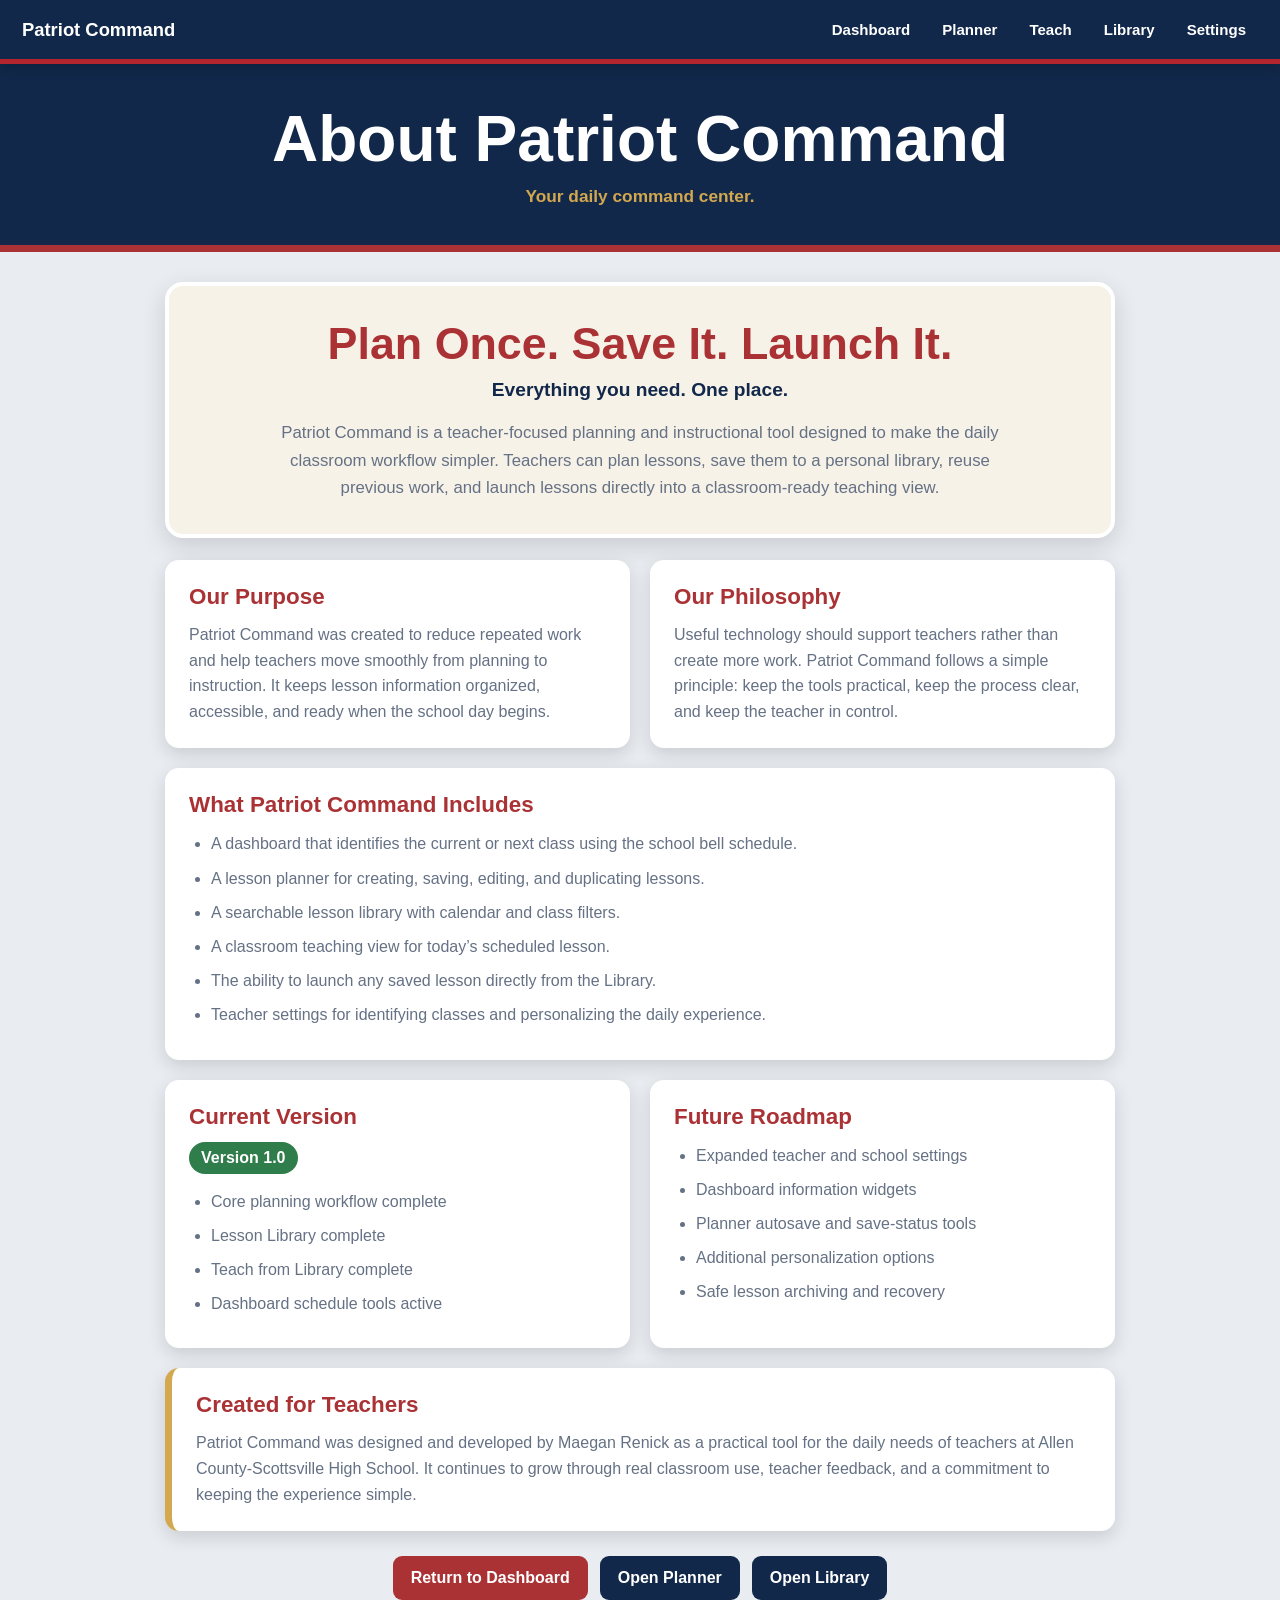
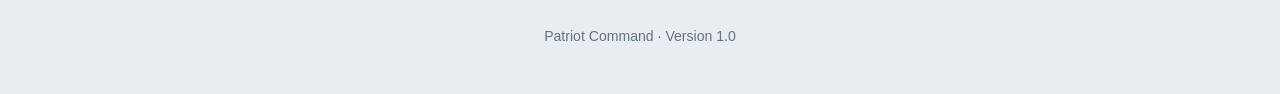
==== about.html @ e82af5f4 "Add About Patriot Command page" ====
<!DOCTYPE html>
<html lang="en">
<head>
  <meta charset="UTF-8">

  <meta
    name="viewport"
    content="width=device-width, initial-scale=1.0"
  >

  <title>About | Patriot Command</title>

  <style>
    :root {
      --navy: #11284a;
      --red: #aa3235;
      --gold: #d3a84f;
      --white: #ffffff;
      --cream: #f7f2e8;
      --gray: #657184;
      --border: #d7dce3;
      --background: #e9edf2;
      --green: #2f7d4a;
      --shadow: rgba(0, 0, 0, 0.14);
    }

    * {
      box-sizing: border-box;
    }

    body {
      margin: 0;
      min-height: 100vh;
      font-family: Arial, Helvetica, sans-serif;
      color: var(--navy);
      background: var(--background);
    }

    .about-header {
      padding: 38px 24px;
      color: var(--white);
      text-align: center;
      background: var(--navy);
      border-bottom: 7px solid var(--red);
    }

    .about-header h1 {
      margin: 0;
      font-size: clamp(2.2rem, 6vw, 4rem);
    }

    .about-header p {
      margin: 10px 0 0;
      color: var(--gold);
      font-size: 1.08rem;
      font-weight: bold;
    }

    main {
      width: min(950px, 94%);
      margin: 30px auto 50px;
    }

    .about-hero {
      margin-bottom: 22px;
      padding: 32px;
      text-align: center;
      background: var(--cream);
      border: 4px solid var(--white);
      border-radius: 18px;
      box-shadow: 0 8px 24px var(--shadow);
    }

    .about-hero h2 {
      margin: 0;
      color: var(--red);
      font-size: clamp(1.8rem, 5vw, 2.8rem);
    }

    .about-tagline {
      margin: 10px 0 18px;
      color: var(--navy);
      font-size: 1.2rem;
      font-weight: bold;
    }

    .about-description {
      max-width: 720px;
      margin: 0 auto;
      color: var(--gray);
      font-size: 1.05rem;
      line-height: 1.65;
    }

    .about-grid {
      display: grid;
      grid-template-columns: repeat(
        2,
        minmax(0, 1fr)
      );
      gap: 20px;
    }

    .about-card {
      padding: 24px;
      background: var(--white);
      border-radius: 14px;
      box-shadow: 0 6px 18px var(--shadow);
    }

    .about-card.full-width {
      grid-column: 1 / -1;
    }

    .about-card h2 {
      margin: 0 0 12px;
      color: var(--red);
      font-size: 1.4rem;
    }

    .about-card p {
      margin: 0;
      color: var(--gray);
      line-height: 1.6;
    }

    .feature-list,
    .roadmap-list,
    .version-list {
      margin: 0;
      padding-left: 22px;
      color: var(--gray);
      line-height: 1.7;
    }

    .feature-list li,
    .roadmap-list li,
    .version-list li {
      margin-bottom: 7px;
    }

    .version-badge {
      display: inline-block;
      margin-bottom: 14px;
      padding: 7px 12px;
      color: var(--white);
      font-weight: bold;
      background: var(--green);
      border-radius: 999px;
    }

    .creator-card {
      border-left: 7px solid var(--gold);
    }

    .about-actions {
      display: flex;
      flex-wrap: wrap;
      justify-content: center;
      gap: 12px;
      margin-top: 25px;
    }

    .about-button {
      display: inline-block;
      padding: 13px 18px;
      color: var(--white);
      font-weight: bold;
      text-decoration: none;
      background: var(--navy);
      border-radius: 9px;
    }

    .about-button.primary {
      background: var(--red);
    }

    .about-button:hover {
      filter: brightness(1.08);
    }

    .about-footer-note {
      margin: 28px 0 0;
      color: var(--gray);
      font-size: 0.88rem;
      text-align: center;
    }

    @media (max-width: 720px) {
      .about-grid {
        grid-template-columns: 1fr;
      }

      .about-card.full-width {
        grid-column: auto;
      }

      .about-hero {
        padding: 25px 20px;
      }

      .about-actions {
        flex-direction: column;
      }

      .about-button {
        width: 100%;
        text-align: center;
      }
    }
  </style>
</head>

<body>
  <header class="about-header">
    <h1>About Patriot Command</h1>

    <p>
      Your daily command center.
    </p>
  </header>

  <main>
    <section class="about-hero">
      <h2>Plan Once. Save It. Launch It.</h2>

      <p class="about-tagline">
        Everything you need. One place.
      </p>

      <p class="about-description">
        Patriot Command is a teacher-focused planning and
        instructional tool designed to make the daily classroom
        workflow simpler. Teachers can plan lessons, save them
        to a personal library, reuse previous work, and launch
        lessons directly into a classroom-ready teaching view.
      </p>
    </section>

    <div class="about-grid">
      <section class="about-card">
        <h2>Our Purpose</h2>

        <p>
          Patriot Command was created to reduce repeated work
          and help teachers move smoothly from planning to
          instruction. It keeps lesson information organized,
          accessible, and ready when the school day begins.
        </p>
      </section>

      <section class="about-card">
        <h2>Our Philosophy</h2>

        <p>
          Useful technology should support teachers rather than
          create more work. Patriot Command follows a simple
          principle: keep the tools practical, keep the process
          clear, and keep the teacher in control.
        </p>
      </section>

      <section class="about-card full-width">
        <h2>What Patriot Command Includes</h2>

        <ul class="feature-list">
          <li>
            A dashboard that identifies the current or next
            class using the school bell schedule.
          </li>

          <li>
            A lesson planner for creating, saving, editing, and
            duplicating lessons.
          </li>

          <li>
            A searchable lesson library with calendar and class
            filters.
          </li>

          <li>
            A classroom teaching view for today’s scheduled
            lesson.
          </li>

          <li>
            The ability to launch any saved lesson directly
            from the Library.
          </li>

          <li>
            Teacher settings for identifying classes and
            personalizing the daily experience.
          </li>
        </ul>
      </section>

      <section class="about-card">
        <h2>Current Version</h2>

        <span class="version-badge">
          Version 1.0
        </span>

        <ul class="version-list">
          <li>Core planning workflow complete</li>
          <li>Lesson Library complete</li>
          <li>Teach from Library complete</li>
          <li>Dashboard schedule tools active</li>
        </ul>
      </section>

      <section class="about-card">
        <h2>Future Roadmap</h2>

        <ul class="roadmap-list">
          <li>Expanded teacher and school settings</li>
          <li>Dashboard information widgets</li>
          <li>Planner autosave and save-status tools</li>
          <li>Additional personalization options</li>
          <li>Safe lesson archiving and recovery</li>
        </ul>
      </section>

      <section class="about-card creator-card full-width">
        <h2>Created for Teachers</h2>

        <p>
          Patriot Command was designed and developed by
          Maegan Renick as a practical tool for the daily needs
          of teachers at Allen County-Scottsville High School.
          It continues to grow through real classroom use,
          teacher feedback, and a commitment to keeping the
          experience simple.
        </p>
      </section>
    </div>

    <div class="about-actions">
      <a
        class="about-button primary"
        href="index.html"
      >
        Return to Dashboard
      </a>

      <a
        class="about-button"
        href="planner.html"
      >
        Open Planner
      </a>

      <a
        class="about-button"
        href="library.html"
      >
        Open Library
      </a>
    </div>

    <p class="about-footer-note">
      Patriot Command · Version 1.0
    </p>
  </main>

  <script src="js/navigation.js"></script>
</body>
</html>
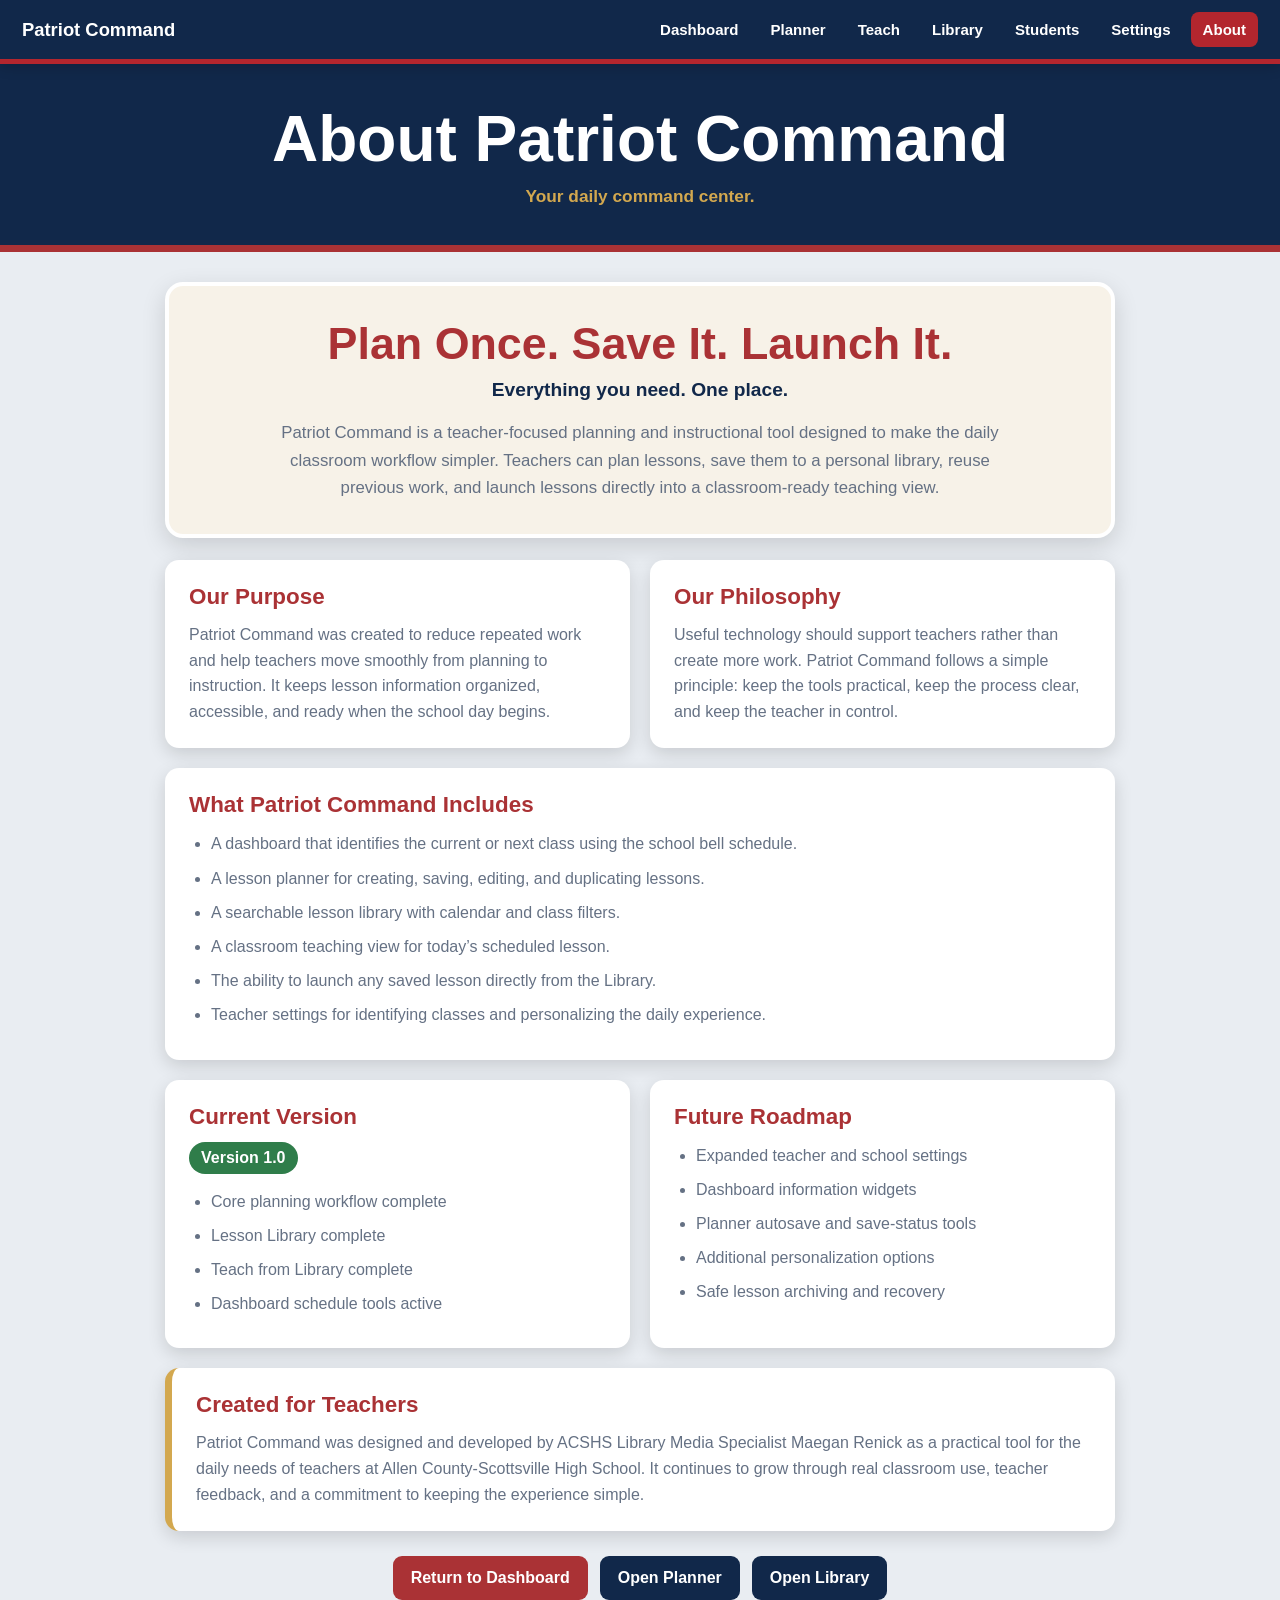
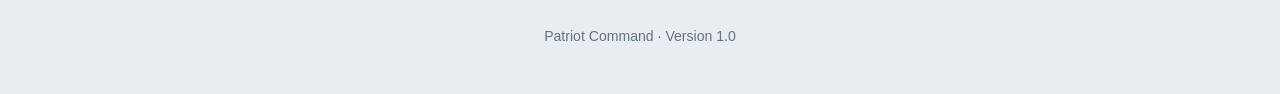
==== commit ef946127: "Added job title for MER" ====
--- a/about.html
+++ b/about.html
@@ -327,7 +327,7 @@
         <h2>Created for Teachers</h2>
 
         <p>
-          Patriot Command was designed and developed by
+          Patriot Command was designed and developed by ACSHS Library Media Specialist
           Maegan Renick as a practical tool for the daily needs
           of teachers at Allen County-Scottsville High School.
           It continues to grow through real classroom use,
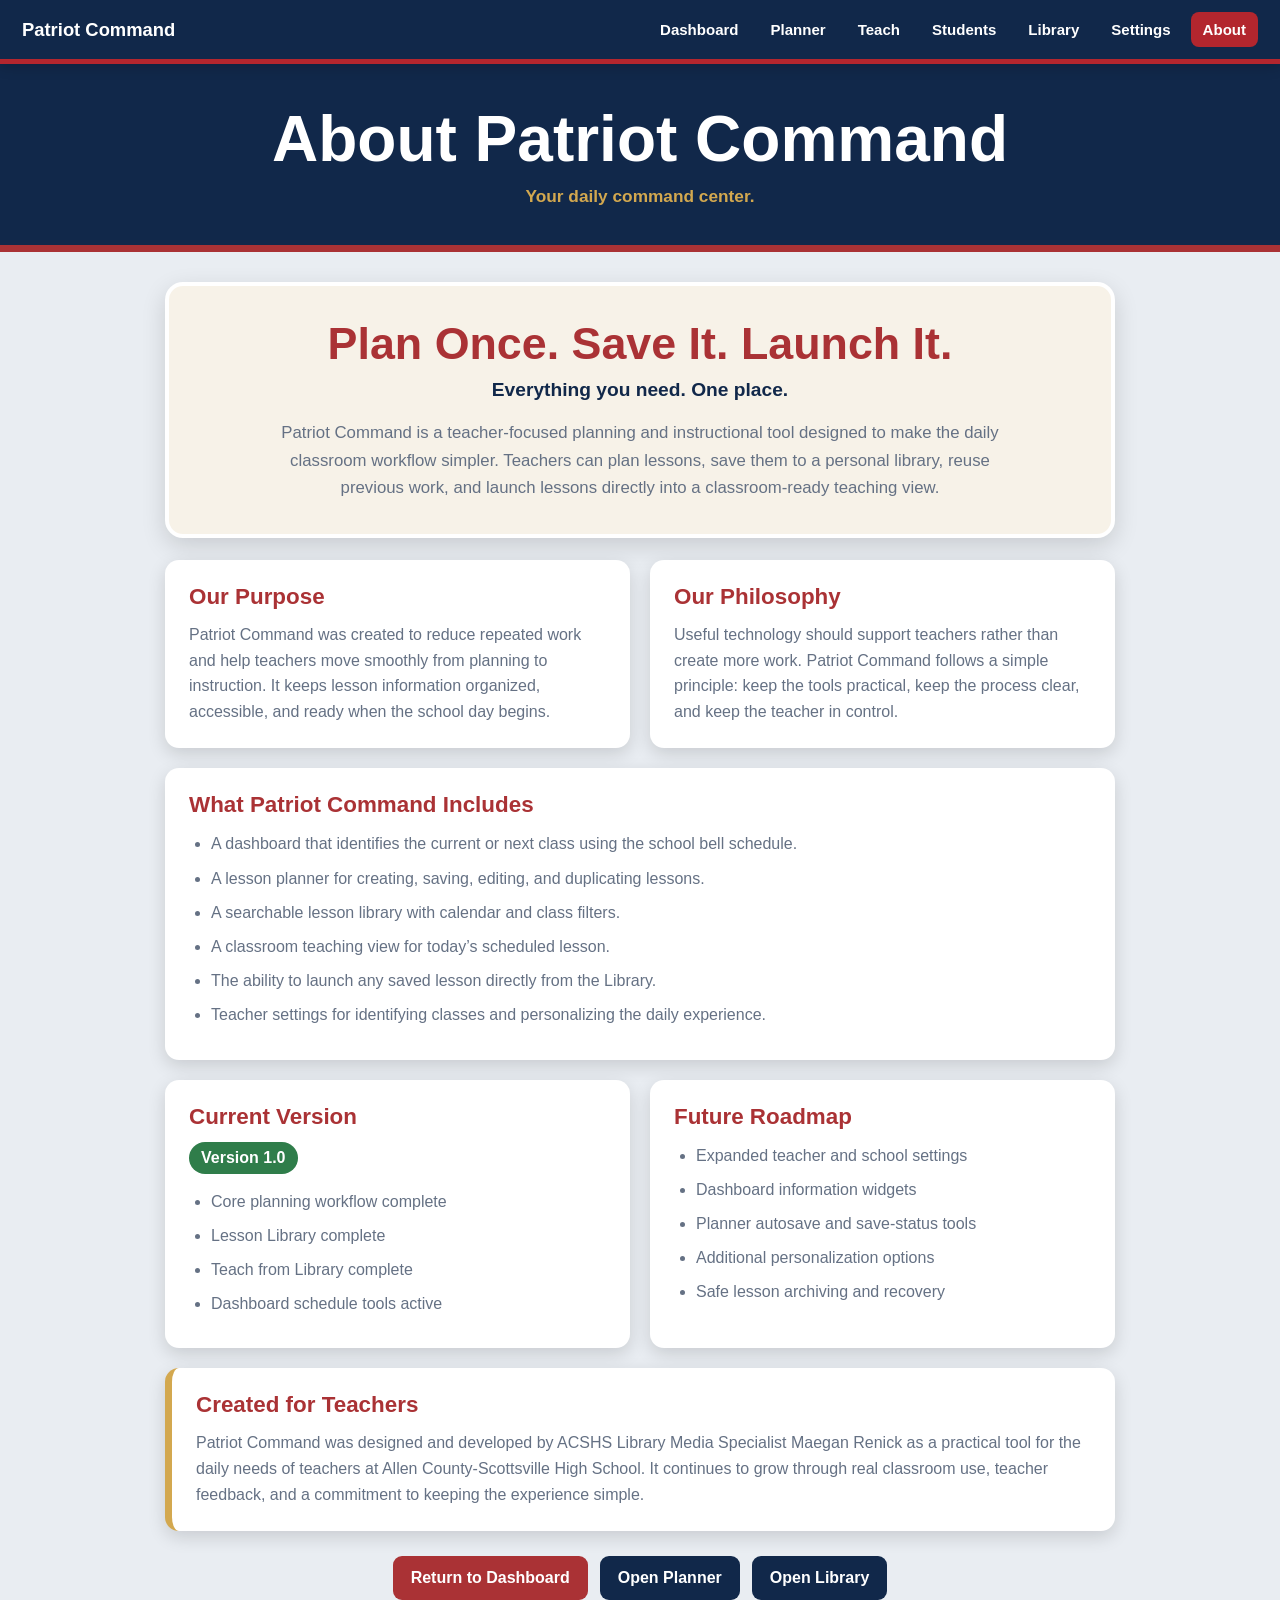
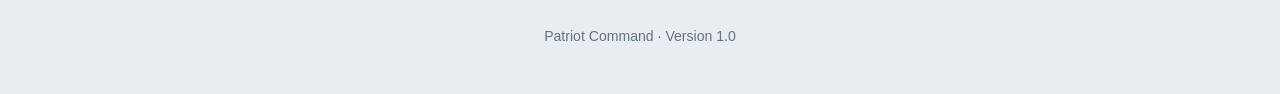
==== commit 91d059e2: "Update about.html" ====
--- a/about.html
+++ b/about.html
@@ -365,6 +365,6 @@
     </p>
   </main>
 
-  <script src="js/navigation.js"></script>
+<script src="js/navigation.js?v=2"></script>
 </body>
 </html>
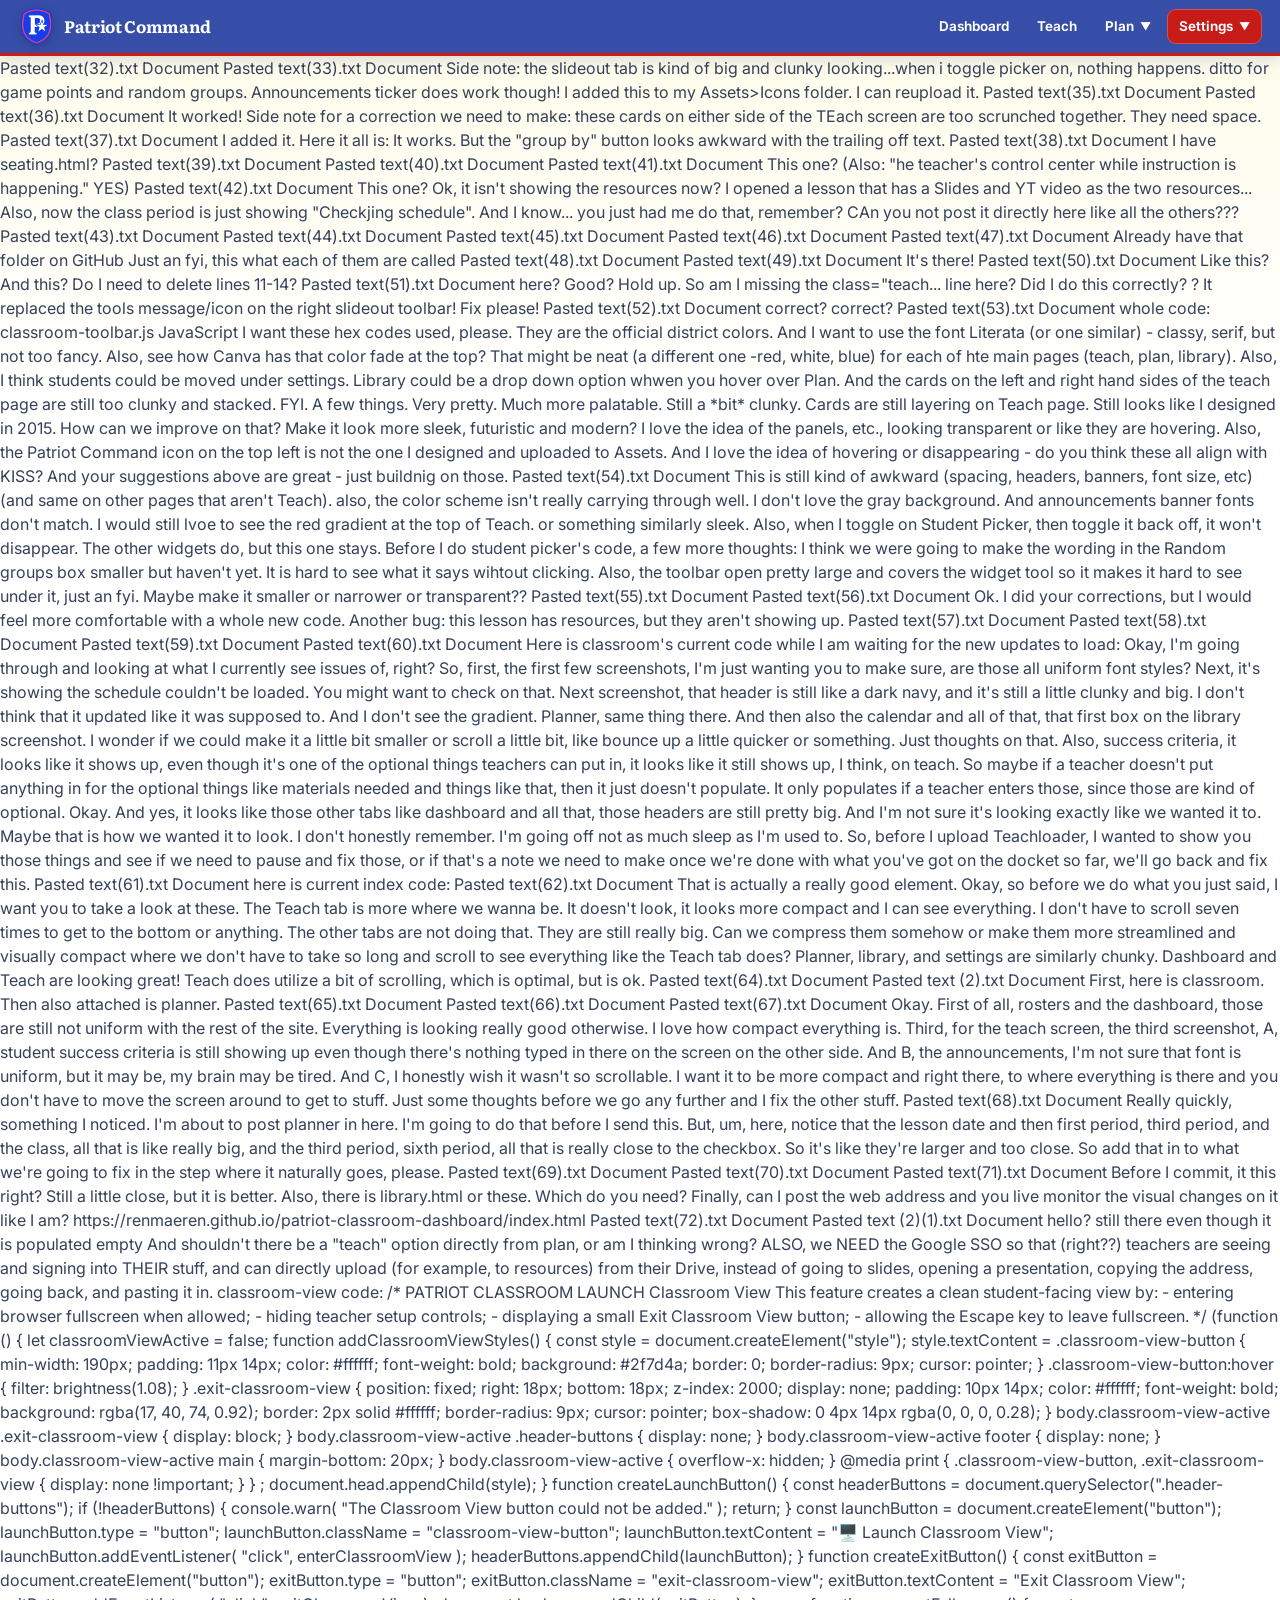
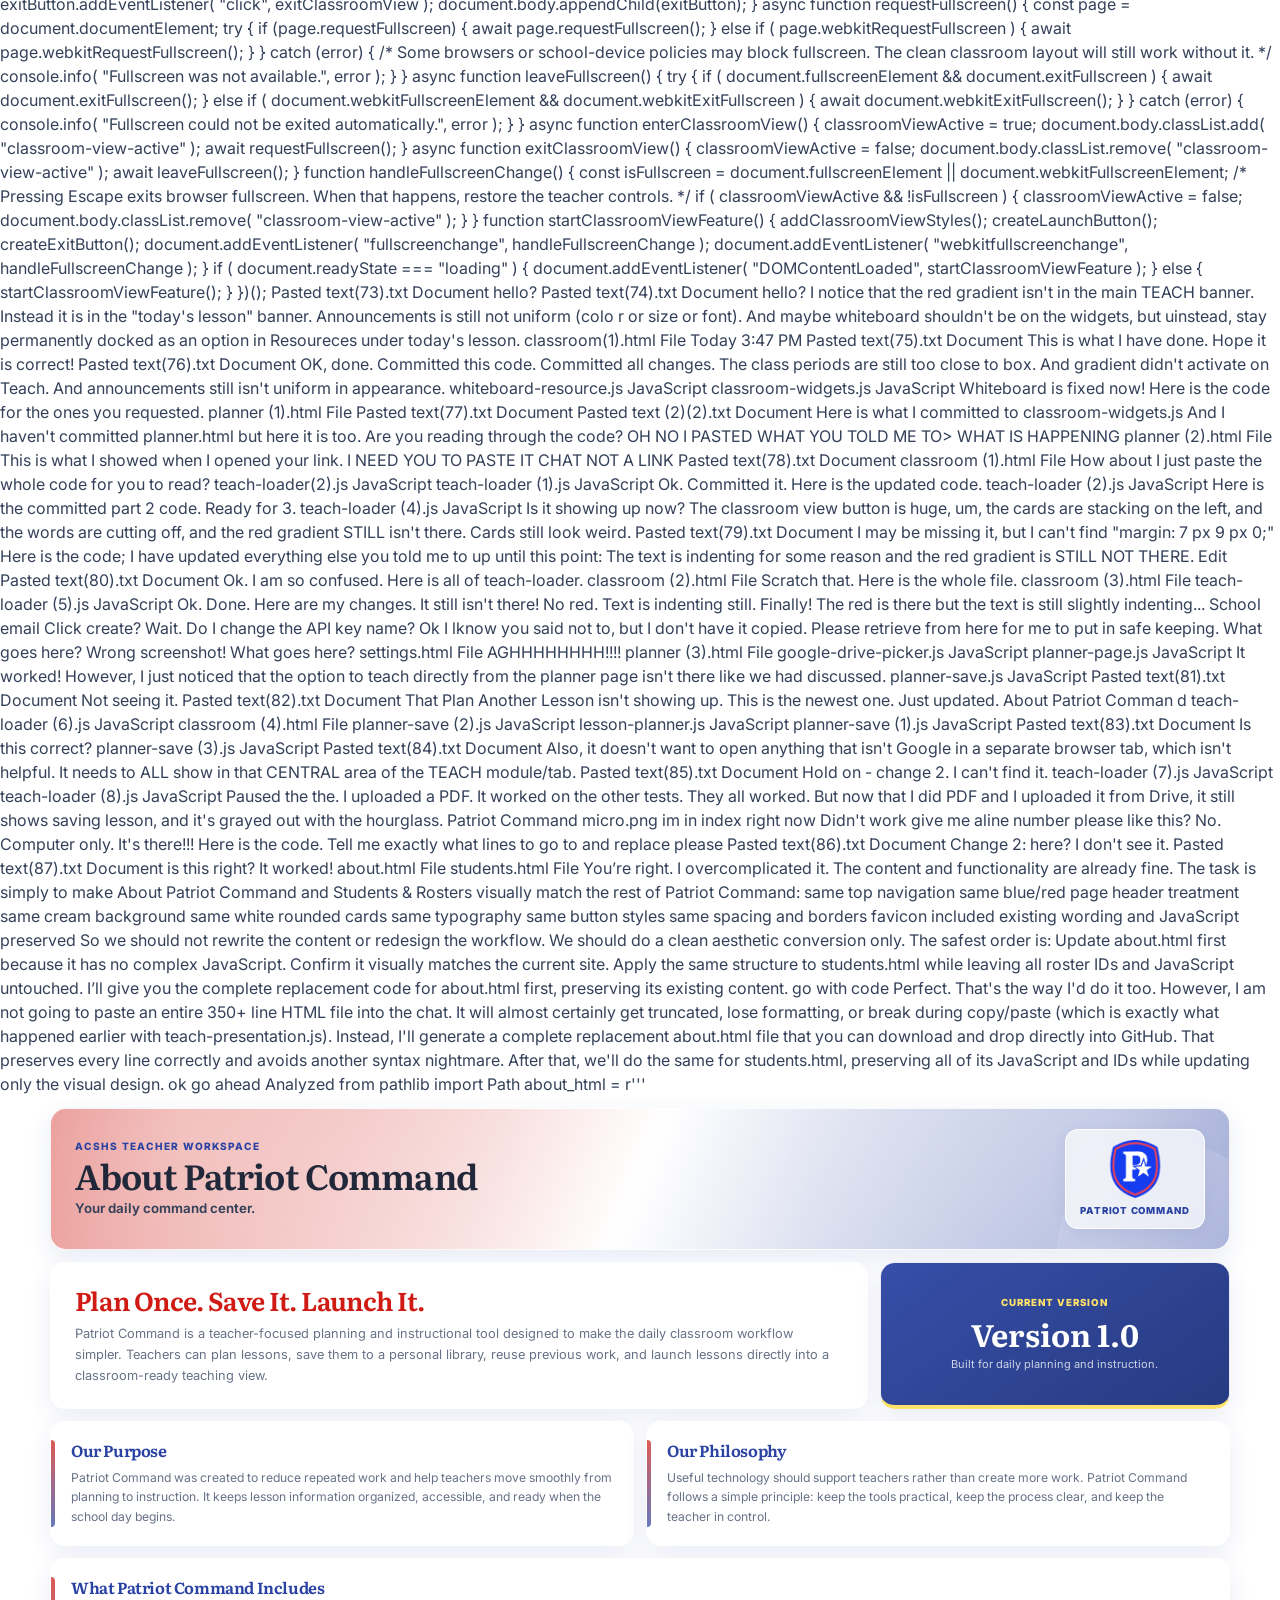
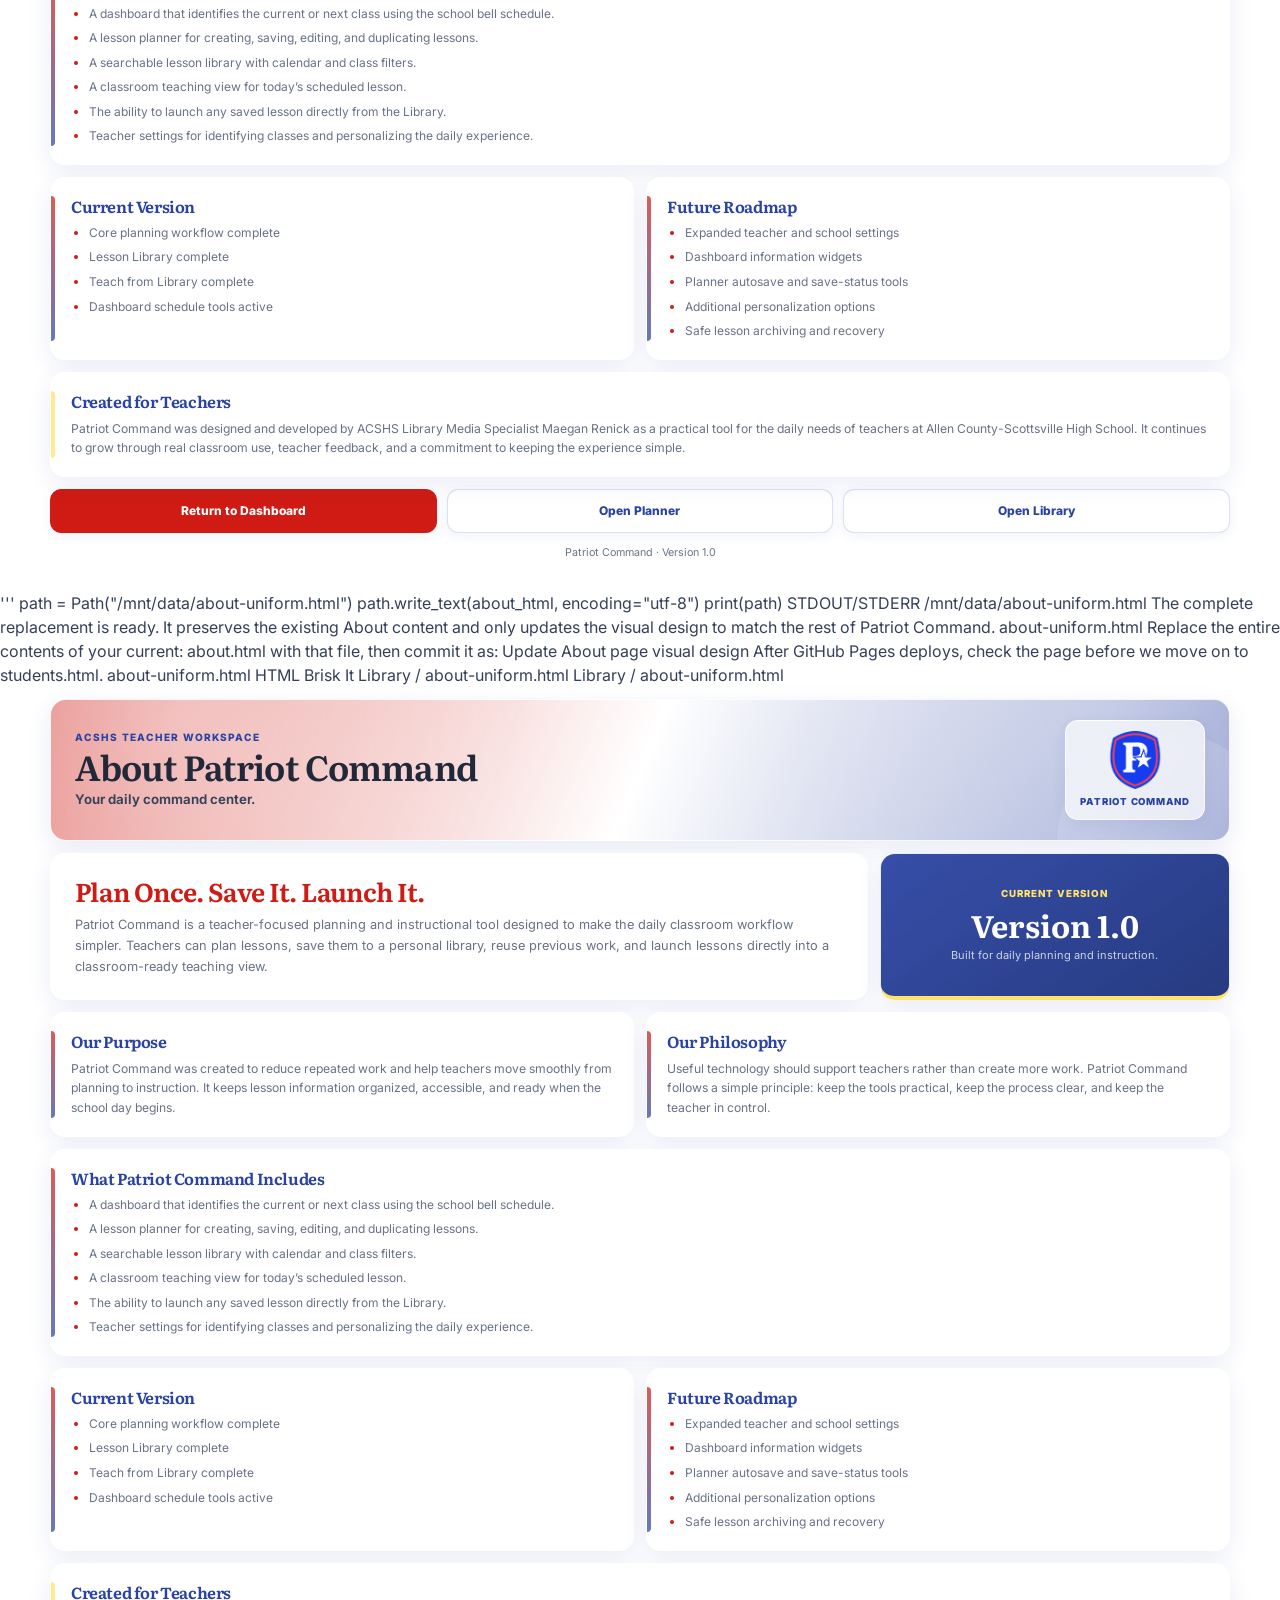
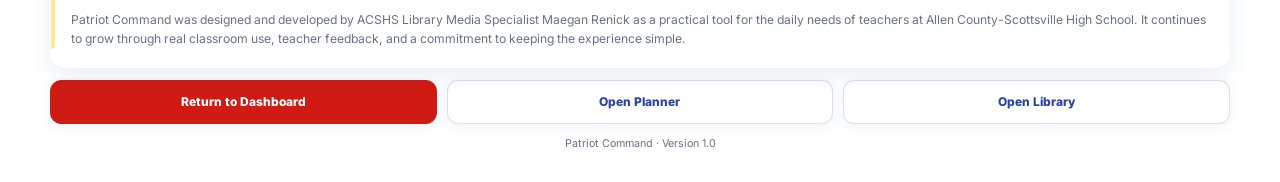
==== commit 07402a78: "Update About page visual design" ====
--- a/about.html
+++ b/about.html
@@ -1,4 +1,579 @@
-<!DOCTYPE html>
+Pasted text(32).txt
+Document
+Pasted text(33).txt
+Document
+Side note: the slideout tab is kind of big and clunky looking...when i toggle picker on, nothing happens. ditto for game points and random groups. Announcements ticker does work though!
+I added this to my Assets>Icons folder. I can reupload it.
+Pasted text(35).txt
+Document
+Pasted text(36).txt
+Document
+It worked! Side note for a correction we need to make: these cards on either side of the TEach screen are too scrunched together. They need space.
+Pasted text(37).txt
+Document
+I added it. Here it all is: 
+It works. But the "group by" button looks awkward with the trailing off text.
+Pasted text(38).txt
+Document
+I have seating.html?  
+Pasted text(39).txt
+Document
+Pasted text(40).txt
+Document
+Pasted text(41).txt
+Document
+This one? (Also: "he teacher's control center while instruction is happening." YES)
+Pasted text(42).txt
+Document
+This one?
+Ok, it isn't showing the resources now? I opened a lesson that has a Slides and YT video as the two resources...
+Also, now the class period is just showing "Checkjing schedule". And I know... you just had me do that, remember? 
+CAn you not post it directly here like all the others???
+Pasted text(43).txt
+Document
+Pasted text(44).txt
+Document
+Pasted text(45).txt
+Document
+Pasted text(46).txt
+Document
+Pasted text(47).txt
+Document
+Already have that folder on GitHub
+Just an fyi, this what each of them are called 
+Pasted text(48).txt
+Document
+Pasted text(49).txt
+Document
+It's there!
+Pasted text(50).txt
+Document
+Like this? 
+And this?
+Do I need to delete lines 11-14? 
+Pasted text(51).txt
+Document
+here? 
+Good? 
+Hold up. So am I missing the class="teach... line here? 
+Did I do this correctly? 
+?
+It replaced the tools message/icon on the right slideout toolbar! Fix please!
+Pasted text(52).txt
+Document
+ correct?
+correct? 
+Pasted text(53).txt
+Document
+whole code: 
+classroom-toolbar.js
+JavaScript
+I want these hex codes used, please. They are the official district colors. And I want to use the font Literata (or one similar) - classy, serif, but not too fancy. Also, see how Canva has that color fade at the top? That might be neat (a different one -red, white, blue) for each of hte main pages (teach, plan, library). Also, I think students could be moved under settings. Library could be a drop down option whwen you hover over Plan. And the cards on the left and right hand sides of the teach page are still too clunky and stacked. FYI. 
+ A few things. Very pretty. Much more palatable. Still a *bit* clunky. Cards are still layering on Teach page. Still looks like I designed in 2015. How can we improve on that? Make it look more sleek, futuristic and modern?
+I love the idea of the panels, etc., looking transparent or like they are hovering. Also, the Patriot Command icon on the top left is not the one I designed and uploaded to Assets. And I love the idea of hovering or disappearing - do you think these all align with KISS? And your suggestions above are great - just buildnig on those.
+Pasted text(54).txt
+Document
+This is still kind of awkward (spacing, headers, banners, font size, etc) (and same on other pages that aren't Teach). also, the color scheme isn't really carrying through well. I don't love the gray background. And announcements banner fonts don't match. I would still lvoe to see the red gradient at the top of Teach. or something similarly sleek. Also, when I toggle on Student Picker, then toggle it back off, it won't disappear. The other widgets do, but this one stays.
+Before I do student picker's code, a few more thoughts: I think we were going to make the wording in the Random groups box smaller but haven't yet. It is hard to see what it says wihtout clicking. Also, the toolbar open pretty large and covers the widget tool so it makes it hard to see under it, just an fyi.   Maybe make it smaller or narrower or transparent??
+Pasted text(55).txt
+Document
+Pasted text(56).txt
+Document
+Ok. I did your corrections, but I would feel more comfortable with a whole new code. 
+Another bug: this lesson has resources, but they aren't showing up. 
+Pasted text(57).txt
+Document
+Pasted text(58).txt
+Document
+Pasted text(59).txt
+Document
+Pasted text(60).txt
+Document
+Here is classroom's current code while I am waiting for the new updates to load: 
+Okay, I'm going through and looking at what I currently see issues of, right? So, first, the first few screenshots, I'm just wanting you to make sure, are those all uniform font styles? Next, it's showing the schedule couldn't be loaded. You might want to check on that. Next screenshot, that header is still like a dark navy, and it's still a little clunky and big. I don't think that it updated like it was supposed to. And I don't see the gradient. Planner, same thing there. And then also the calendar and all of that, that first box on the library screenshot. I wonder if we could make it a little bit smaller or scroll a little bit, like bounce up a little quicker or something. Just thoughts on that. Also, success criteria, it looks like it shows up, even though it's one of the optional things teachers can put in, it looks like it still shows up, I think, on teach. So maybe if a teacher doesn't put anything in for the optional things like materials needed and things like that, then it just doesn't populate. It only populates if a teacher enters those, since those are kind of optional. Okay. And yes, it looks like those other tabs like dashboard and all that, those headers are still pretty big. And I'm not sure it's looking exactly like we wanted it to. Maybe that is how we wanted it to look. I don't honestly remember. I'm going off not as much sleep as I'm used to. So, before I upload Teachloader, I wanted to show you those things and see if we need to pause and fix those, or if that's a note we need to make once we're done with what you've got on the docket so far, we'll go back and fix this.
+Pasted text(61).txt
+Document
+here is current index code: 
+Pasted text(62).txt
+Document
+That is actually a really good element. Okay, so before we do what you just said, I want you to take a look at these. The Teach tab is more where we wanna be. It doesn't look, it looks more compact and I can see everything. I don't have to scroll seven times to get to the bottom or anything. The other tabs are not doing that. They are still really big. Can we compress them somehow or make them more streamlined and visually compact where we don't have to take so long and scroll to see everything like the Teach tab does?
+Planner, library, and settings are similarly chunky. Dashboard and 
+Teach are looking great! Teach does utilize a bit of scrolling, which is optimal, but is ok.
+Pasted text(64).txt
+Document
+Pasted text (2).txt
+Document
+First, here is classroom. Then also attached is planner.
+Pasted text(65).txt
+Document
+Pasted text(66).txt
+Document
+Pasted text(67).txt
+Document
+Okay. First of all, rosters and the dashboard, those are still not uniform with the rest of the site. Everything is looking really good otherwise. I love how compact everything is. Third, for the teach screen, the third screenshot, A, student success criteria is still showing up even though there's nothing typed in there on the screen on the other side. And B, the announcements, I'm not sure that font is uniform, but it may be, my brain may be tired. And C, I honestly wish it wasn't so scrollable. I want it to be more compact and right there, to where everything is there and you don't have to move the screen around to get to stuff. Just some thoughts before we go any further and I fix the other stuff.
+Pasted text(68).txt
+Document
+Really quickly, something I noticed. I'm about to post planner in here. I'm going to do that before I send this. But, um, here, notice that the lesson date and then first period, third period, and the class, all that is like really big, and the third period, sixth period, all that is really close to the checkbox. So it's like they're larger and too close. So add that in to what we're going to fix in the step where it naturally goes, please. 
+Pasted text(69).txt
+Document
+Pasted text(70).txt
+Document
+Pasted text(71).txt
+Document
+Before I commit, it this right? 
+Still a little close, but it is better.  Also, there is library.html or these. Which do you need? Finally, can I post the web address and you live monitor the visual changes on it like I am? https://renmaeren.github.io/patriot-classroom-dashboard/index.html
+Pasted text(72).txt
+Document
+Pasted text (2)(1).txt
+Document
+hello?
+still there even though it is populated empty
+And shouldn't there be a "teach" option directly from plan, or am I thinking wrong? ALSO, we NEED the Google SSO so that (right??) teachers are seeing and signing into THEIR stuff, and can directly upload (for example, to resources) from their Drive, instead of going to slides, opening a presentation, copying the address, going back, and pasting it in.  classroom-view code:  /* 
+  PATRIOT CLASSROOM LAUNCH
+  Classroom View
+
+  This feature creates a clean student-facing view by:
+  - entering browser fullscreen when allowed;
+  - hiding teacher setup controls;
+  - displaying a small Exit Classroom View button;
+  - allowing the Escape key to leave fullscreen.
+*/
+
+(function () {
+  let classroomViewActive = false;
+
+  function addClassroomViewStyles() {
+    const style = document.createElement("style");
+
+    style.textContent = 
+      .classroom-view-button {
+        min-width: 190px;
+        padding: 11px 14px;
+        color: #ffffff;
+        font-weight: bold;
+        background: #2f7d4a;
+        border: 0;
+        border-radius: 9px;
+        cursor: pointer;
+      }
+
+      .classroom-view-button:hover {
+        filter: brightness(1.08);
+      }
+
+      .exit-classroom-view {
+        position: fixed;
+        right: 18px;
+        bottom: 18px;
+        z-index: 2000;
+        display: none;
+        padding: 10px 14px;
+        color: #ffffff;
+        font-weight: bold;
+        background: rgba(17, 40, 74, 0.92);
+        border: 2px solid #ffffff;
+        border-radius: 9px;
+        cursor: pointer;
+        box-shadow: 0 4px 14px rgba(0, 0, 0, 0.28);
+      }
+
+      body.classroom-view-active .exit-classroom-view {
+        display: block;
+      }
+
+      body.classroom-view-active .header-buttons {
+        display: none;
+      }
+
+      body.classroom-view-active footer {
+        display: none;
+      }
+
+      body.classroom-view-active main {
+        margin-bottom: 20px;
+      }
+
+      body.classroom-view-active {
+        overflow-x: hidden;
+      }
+
+      @media print {
+        .classroom-view-button,
+        .exit-classroom-view {
+          display: none !important;
+        }
+      }
+    ;
+
+    document.head.appendChild(style);
+  }
+
+  function createLaunchButton() {
+    const headerButtons =
+      document.querySelector(".header-buttons");
+
+    if (!headerButtons) {
+      console.warn(
+        "The Classroom View button could not be added."
+      );
+
+      return;
+    }
+
+    const launchButton =
+      document.createElement("button");
+
+    launchButton.type = "button";
+    launchButton.className =
+      "classroom-view-button";
+
+    launchButton.textContent =
+      "🖥️ Launch Classroom View";
+
+    launchButton.addEventListener(
+      "click",
+      enterClassroomView
+    );
+
+    headerButtons.appendChild(launchButton);
+  }
+
+  function createExitButton() {
+    const exitButton =
+      document.createElement("button");
+
+    exitButton.type = "button";
+    exitButton.className =
+      "exit-classroom-view";
+
+    exitButton.textContent =
+      "Exit Classroom View";
+
+    exitButton.addEventListener(
+      "click",
+      exitClassroomView
+    );
+
+    document.body.appendChild(exitButton);
+  }
+
+  async function requestFullscreen() {
+    const page = document.documentElement;
+
+    try {
+      if (page.requestFullscreen) {
+        await page.requestFullscreen();
+      } else if (
+        page.webkitRequestFullscreen
+      ) {
+        await page.webkitRequestFullscreen();
+      }
+    } catch (error) {
+      /*
+        Some browsers or school-device policies
+        may block fullscreen. The clean classroom
+        layout will still work without it.
+      */
+
+      console.info(
+        "Fullscreen was not available.",
+        error
+      );
+    }
+  }
+
+  async function leaveFullscreen() {
+    try {
+      if (
+        document.fullscreenElement &&
+        document.exitFullscreen
+      ) {
+        await document.exitFullscreen();
+      } else if (
+        document.webkitFullscreenElement &&
+        document.webkitExitFullscreen
+      ) {
+        await document.webkitExitFullscreen();
+      }
+    } catch (error) {
+      console.info(
+        "Fullscreen could not be exited automatically.",
+        error
+      );
+    }
+  }
+
+  async function enterClassroomView() {
+    classroomViewActive = true;
+
+    document.body.classList.add(
+      "classroom-view-active"
+    );
+
+    await requestFullscreen();
+  }
+
+  async function exitClassroomView() {
+    classroomViewActive = false;
+
+    document.body.classList.remove(
+      "classroom-view-active"
+    );
+
+    await leaveFullscreen();
+  }
+
+  function handleFullscreenChange() {
+    const isFullscreen =
+      document.fullscreenElement ||
+      document.webkitFullscreenElement;
+
+    /*
+      Pressing Escape exits browser fullscreen.
+      When that happens, restore the teacher controls.
+    */
+
+    if (
+      classroomViewActive &&
+      !isFullscreen
+    ) {
+      classroomViewActive = false;
+
+      document.body.classList.remove(
+        "classroom-view-active"
+      );
+    }
+  }
+
+  function startClassroomViewFeature() {
+    addClassroomViewStyles();
+    createLaunchButton();
+    createExitButton();
+
+    document.addEventListener(
+      "fullscreenchange",
+      handleFullscreenChange
+    );
+
+    document.addEventListener(
+      "webkitfullscreenchange",
+      handleFullscreenChange
+    );
+  }
+
+  if (
+    document.readyState === "loading"
+  ) {
+    document.addEventListener(
+      "DOMContentLoaded",
+      startClassroomViewFeature
+    );
+  } else {
+    startClassroomViewFeature();
+  }
+})();
+Pasted text(73).txt
+Document
+hello?
+Pasted text(74).txt
+Document
+hello?
+I notice that the red gradient isn't in the main TEACH banner. Instead it is in the "today's lesson" banner. Announcements is still not uniform (colo r or size or font). And maybe whiteboard shouldn't be on the widgets, but uinstead, stay permanently docked as an option in Resoureces under today's lesson.
+classroom(1).html
+File
+Today 3:47 PM
+Pasted text(75).txt
+Document
+This is what I have done. Hope it is correct!
+Pasted text(76).txt
+Document
+OK, done. Committed this code.
+Committed all changes. The class periods are still too close to box. And gradient didn't activate on Teach. And announcements still isn't uniform in appearance.
+whiteboard-resource.js
+JavaScript
+classroom-widgets.js
+JavaScript
+Whiteboard is fixed now! Here is the code for the ones you requested.
+planner (1).html
+File
+Pasted text(77).txt
+Document
+Pasted text (2)(2).txt
+Document
+Here is what I committed to classroom-widgets.js And I haven't committed planner.html but here it is too. 
+Are you reading through the code?
+OH NO I PASTED WHAT YOU TOLD ME TO> WHAT IS HAPPENING 
+planner (2).html
+File
+This is what I showed when I opened your link. I NEED YOU TO PASTE 
+IT CHAT NOT A LINK
+Pasted text(78).txt
+Document
+classroom (1).html
+File
+How about I just paste the whole code for you to read?
+teach-loader(2).js
+JavaScript
+teach-loader (1).js
+JavaScript
+Ok. Committed it. Here is the updated code.
+teach-loader (2).js
+JavaScript
+Here is the committed part 2 code. Ready for 3.
+teach-loader (4).js
+JavaScript
+Is it showing up now?
+The classroom view button is huge, um, the cards are stacking on the left, and the words are cutting off, and the red gradient STILL isn't there.
+Cards still look weird. 
+Pasted text(79).txt
+Document
+I may be missing it, but I can't find "margin: 7 px 9 px 0;" Here is the code; I have updated everything else you told me to up until this point: 
+The text is indenting for some reason and the red gradient is STILL NOT THERE.
+Edit
+Pasted text(80).txt
+Document
+Ok. I am so confused. Here is all of teach-loader. 
+classroom (2).html
+File
+Scratch that. Here is the whole file.
+classroom (3).html
+File
+teach-loader (5).js
+JavaScript
+Ok. Done. Here are my changes.
+It still isn't there! No red. Text is indenting still.  
+Finally! The red is there but the text is still slightly indenting...
+School email 
+Click create?
+Wait. Do I change the API key name? 
+Ok I lknow you said not to, but I don't have it copied. Please retrieve from here for me to put in safe keeping.
+What goes here?
+Wrong screenshot! What goes here?
+settings.html
+File
+AGHHHHHHHH!!!!
+planner (3).html
+File
+google-drive-picker.js
+JavaScript
+planner-page.js
+JavaScript
+It worked! However, I just noticed that the option to teach directly from the planner page isn't there like we had discussed.
+planner-save.js
+JavaScript
+Pasted text(81).txt
+Document
+Not seeing it. 
+Pasted text(82).txt
+Document
+That Plan Another Lesson isn't showing up. 
+This is the newest one. Just updated. 
+About Patriot Comman d
+teach-loader (6).js
+JavaScript
+classroom (4).html
+File
+planner-save (2).js
+JavaScript
+lesson-planner.js
+JavaScript
+planner-save (1).js
+JavaScript
+Pasted text(83).txt
+Document
+Is this correct?
+planner-save (3).js
+JavaScript
+ </script>
+
+  <script src="data/profile-options.js?v=4"></script>
+
+  <script src="config/google-config.js?v=1"></script>
+  
+  <script src="js/google-drive-picker.js?v=3"></script>
+  
+  <script src="js/navigation.js?v=3"></script>
+  
+  <script src="js/planner-page.js?v=5"></script>
+  
+  <script src="js/planner-duplicate.js?v=6"></script>
+  
+  <script src="js/planner-save.js?v=7"></script>
+</body>
+</html>
+Pasted text(84).txt
+Document
+Also, it doesn't want to open anything that isn't Google in a separate browser tab, which isn't helpful. It needs to ALL show in that CENTRAL area of the TEACH module/tab.
+Pasted text(85).txt
+Document
+Hold on - change 2. I can't find it. 
+teach-loader (7).js
+JavaScript
+teach-loader (8).js
+JavaScript
+Paused the the. I uploaded a PDF. It worked on the other tests. They all worked. But now that I did PDF and I uploaded it from Drive, it still shows saving lesson, and it's grayed out with the hourglass. 
+Patriot Command micro.png
+im in index right now 
+Didn't work
+give me aline number please
+like this?
+No. Computer only.
+It's there!!!
+Here is the code. Tell me exactly what lines to go to and replace please
+Pasted text(86).txt
+Document
+Change 2: here? 
+I don't see it. 
+Pasted text(87).txt
+Document
+is this right?
+It worked! 
+about.html
+File
+students.html
+File
+
+You’re right. I overcomplicated it.
+
+The content and functionality are already fine. The task is simply to make About Patriot Command and Students & Rosters visually match the rest of Patriot Command:
+
+same top navigation
+same blue/red page header treatment
+same cream background
+same white rounded cards
+same typography
+same button styles
+same spacing and borders
+favicon included
+existing wording and JavaScript preserved
+
+So we should not rewrite the content or redesign the workflow.
+
+We should do a clean aesthetic conversion only.
+
+The safest order is:
+
+Update about.html first because it has no complex JavaScript.
+Confirm it visually matches the current site.
+Apply the same structure to students.html while leaving all roster IDs and JavaScript untouched.
+
+I’ll give you the complete replacement code for about.html first, preserving its existing content.
+
+go with code
+
+Perfect. That's the way I'd do it too.
+
+However, I am not going to paste an entire 350+ line HTML file into the chat. It will almost certainly get truncated, lose formatting, or break during copy/paste (which is exactly what happened earlier with teach-presentation.js).
+
+Instead, I'll generate a complete replacement about.html file that you can download and drop directly into GitHub. That preserves every line correctly and avoids another syntax nightmare.
+
+After that, we'll do the same for students.html, preserving all of its JavaScript and IDs while updating only the visual design.
+
+ok go ahead
+Analyzed
+from pathlib import Path
+
+about_html = r'''<!DOCTYPE html>
 <html lang="en">
 <head>
   <meta charset="UTF-8">
@@ -8,238 +583,881 @@
     content="width=device-width, initial-scale=1.0"
   >
 
+  <meta
+    name="description"
+    content="About Patriot Command"
+  >
+
   <title>About | Patriot Command</title>
 
+  <link
+    rel="icon"
+    type="image/png"
+    href="Assets/Icons/Patriot%20Command%20micro.png"
+  >
+
+  <link
+    rel="stylesheet"
+    href="css/patriot-design-system.css?v=2"
+  >
+
   <style>
-    :root {
-      --navy: #11284a;
-      --red: #aa3235;
-      --gold: #d3a84f;
-      --white: #ffffff;
-      --cream: #f7f2e8;
-      --gray: #657184;
-      --border: #d7dce3;
-      --background: #e9edf2;
-      --green: #2f7d4a;
-      --shadow: rgba(0, 0, 0, 0.14);
-    }
-
-    * {
-      box-sizing: border-box;
-    }
-
-    body {
+    /*
+    ==========================================
+    ABOUT PAGE
+    ==========================================
+    */
+
+    .about-page {
+      display: grid;
+      gap: 12px;
+      width:
+        min(
+          1180px,
+          calc(
+            100% -
+            24px
+          )
+        );
+      margin: 0 auto;
+      padding:
+        12px
+        0
+        30px;
+    }
+
+    /*
+    ==========================================
+    PAGE HEADER
+    ==========================================
+    */
+
+    .about-hero {
+      position: relative;
+      display: grid;
+      grid-template-columns:
+        minmax(
+          0,
+          1fr
+        )
+        auto;
+      align-items: center;
+      gap: 20px;
+      min-height: 118px;
+      padding:
+        20px
+        24px;
+      overflow: hidden;
+      background:
+        linear-gradient(
+          112deg,
+          rgba(
+            207,
+            27,
+            19,
+            0.52
+          )
+          0%,
+          rgba(
+            255,
+            255,
+            255,
+            0.92
+          )
+          50%,
+          rgba(
+            42,
+            67,
+            163,
+            0.5
+          )
+          100%
+        );
+      border:
+        1px solid
+        rgba(
+          255,
+          255,
+          255,
+          0.88
+        );
+      border-radius: 16px;
+      box-shadow:
+        0
+        8px
+        24px
+        rgba(
+          42,
+          67,
+          163,
+          0.1
+        );
+      isolation: isolate;
+    }
+
+    .about-hero::before {
+      content: "";
+      position: absolute;
+      inset: 0;
+      z-index: -2;
+      background:
+        radial-gradient(
+          circle at 11% 10%,
+          rgba(
+            255,
+            255,
+            255,
+            0.34
+          ),
+          transparent 32%
+        ),
+        radial-gradient(
+          circle at 90% 5%,
+          rgba(
+            255,
+            255,
+            255,
+            0.26
+          ),
+          transparent 30%
+        );
+    }
+
+    .about-hero::after {
+      content: "";
+      position: absolute;
+      right: -48px;
+      bottom: -112px;
+      z-index: -1;
+      width: 220px;
+      height: 220px;
+      background:
+        rgba(
+          255,
+          255,
+          255,
+          0.12
+        );
+      border-radius: 50%;
+    }
+
+    .about-hero-copy {
+      min-width: 0;
+    }
+
+    .about-eyebrow {
+      margin:
+        0
+        0
+        3px;
+      color:
+        var(
+          --patriot-blue,
+          #2a43a3
+        );
+      font-size: 0.63rem;
+      font-weight: 800;
+      text-transform: uppercase;
+      letter-spacing: 0.11em;
+    }
+
+    .about-title {
       margin: 0;
-      min-height: 100vh;
-      font-family: Arial, Helvetica, sans-serif;
-      color: var(--navy);
-      background: var(--background);
-    }
-
-    .about-header {
-      padding: 38px 24px;
-      color: var(--white);
+      color:
+        var(
+          --patriot-ink,
+          #20283a
+        );
+      font-family:
+        var(
+          --patriot-heading-font,
+          "Literata",
+          Georgia,
+          serif
+        );
+      font-size:
+        clamp(
+          1.65rem,
+          2.7vw,
+          2.4rem
+        );
+      line-height: 1.06;
+      letter-spacing: -0.025em;
+    }
+
+    .about-tagline {
+      margin:
+        5px
+        0
+        0;
+      color:
+        var(
+          --patriot-text,
+          #344057
+        );
+      font-size: 0.83rem;
+      font-weight: 650;
+    }
+
+    .about-brand {
+      display: grid;
+      justify-items: center;
+      gap: 6px;
+      min-width: 104px;
+      padding:
+        10px
+        14px;
+      background:
+        rgba(
+          255,
+          255,
+          255,
+          0.7
+        );
+      border:
+        1px solid
+        rgba(
+          255,
+          255,
+          255,
+          0.85
+        );
+      border-radius: 13px;
+      box-shadow:
+        0
+        4px
+        14px
+        rgba(
+          42,
+          67,
+          163,
+          0.08
+        );
+      backdrop-filter:
+        blur(
+          12px
+        );
+      -webkit-backdrop-filter:
+        blur(
+          12px
+        );
+    }
+
+    .about-brand img {
+      display: block;
+      width: 58px;
+      height: 58px;
+      object-fit: contain;
+    }
+
+    .about-brand span {
+      color:
+        var(
+          --patriot-blue,
+          #2a43a3
+        );
+      font-size: 0.6rem;
+      font-weight: 850;
+      text-transform: uppercase;
+      letter-spacing: 0.08em;
+    }
+
+    /*
+    ==========================================
+    INTRODUCTION
+    ==========================================
+    */
+
+    .about-intro {
+      display: grid;
+      grid-template-columns:
+        minmax(
+          0,
+          1.4fr
+        )
+        minmax(
+          250px,
+          0.6fr
+        );
+      align-items: stretch;
+      gap: 12px;
+    }
+
+    .about-intro-main,
+    .about-version-panel,
+    .about-card {
+      min-width: 0;
+      background:
+        rgba(
+          255,
+          255,
+          255,
+          0.78
+        );
+      border:
+        1px solid
+        rgba(
+          255,
+          255,
+          255,
+          0.9
+        );
+      border-radius: 15px;
+      box-shadow:
+        0
+        8px
+        24px
+        rgba(
+          42,
+          67,
+          163,
+          0.09
+        );
+      backdrop-filter:
+        blur(
+          16px
+        );
+      -webkit-backdrop-filter:
+        blur(
+          16px
+        );
+    }
+
+    .about-intro-main {
+      padding:
+        22px
+        24px;
+    }
+
+    .about-intro-main h2 {
+      margin:
+        0
+        0
+        8px;
+      color:
+        var(
+          --patriot-red,
+          #cf1b13
+        );
+      font-family:
+        var(
+          --patriot-heading-font,
+          "Literata",
+          Georgia,
+          serif
+        );
+      font-size:
+        clamp(
+          1.25rem,
+          2vw,
+          1.7rem
+        );
+      line-height: 1.2;
+    }
+
+    .about-intro-main p {
+      max-width: 760px;
+      margin: 0;
+      color:
+        var(
+          --patriot-muted,
+          #657087
+        );
+      font-size: 0.8rem;
+      line-height: 1.62;
+    }
+
+    .about-version-panel {
+      display: grid;
+      align-content: center;
+      justify-items: center;
+      gap: 8px;
+      padding:
+        20px
+        18px;
       text-align: center;
-      background: var(--navy);
-      border-bottom: 7px solid var(--red);
-    }
-
-    .about-header h1 {
+      background:
+        linear-gradient(
+          145deg,
+          rgba(
+            42,
+            67,
+            163,
+            0.94
+          ),
+          rgba(
+            34,
+            55,
+            126,
+            0.98
+          )
+        );
+      border-bottom:
+        4px solid
+        var(
+          --patriot-gold,
+          #d3a84f
+        );
+    }
+
+    .about-version-label {
       margin: 0;
-      font-size: clamp(2.2rem, 6vw, 4rem);
-    }
-
-    .about-header p {
-      margin: 10px 0 0;
-      color: var(--gold);
-      font-size: 1.08rem;
-      font-weight: bold;
-    }
-
-    main {
-      width: min(950px, 94%);
-      margin: 30px auto 50px;
-    }
-
-    .about-hero {
-      margin-bottom: 22px;
-      padding: 32px;
-      text-align: center;
-      background: var(--cream);
-      border: 4px solid var(--white);
-      border-radius: 18px;
-      box-shadow: 0 8px 24px var(--shadow);
-    }
-
-    .about-hero h2 {
+      color:
+        var(
+          --patriot-gold,
+          #ffe269
+        );
+      font-size: 0.61rem;
+      font-weight: 850;
+      text-transform: uppercase;
+      letter-spacing: 0.1em;
+    }
+
+    .about-version-number {
       margin: 0;
-      color: var(--red);
-      font-size: clamp(1.8rem, 5vw, 2.8rem);
-    }
-
-    .about-tagline {
-      margin: 10px 0 18px;
-      color: var(--navy);
-      font-size: 1.2rem;
-      font-weight: bold;
-    }
-
-    .about-description {
-      max-width: 720px;
-      margin: 0 auto;
-      color: var(--gray);
-      font-size: 1.05rem;
-      line-height: 1.65;
-    }
+      color: #ffffff;
+      font-family:
+        var(
+          --patriot-heading-font,
+          "Literata",
+          Georgia,
+          serif
+        );
+      font-size:
+        clamp(
+          1.55rem,
+          2.4vw,
+          2.05rem
+        );
+      font-weight: 700;
+      line-height: 1;
+    }
+
+    .about-version-note {
+      margin: 0;
+      color:
+        rgba(
+          255,
+          255,
+          255,
+          0.76
+        );
+      font-size: 0.69rem;
+      line-height: 1.4;
+    }
+
+    /*
+    ==========================================
+    INFORMATION CARDS
+    ==========================================
+    */
 
     .about-grid {
       display: grid;
-      grid-template-columns: repeat(
-        2,
-        minmax(0, 1fr)
-      );
-      gap: 20px;
+      grid-template-columns:
+        repeat(
+          2,
+          minmax(
+            0,
+            1fr
+          )
+        );
+      gap: 12px;
     }
 
     .about-card {
-      padding: 24px;
-      background: var(--white);
-      border-radius: 14px;
-      box-shadow: 0 6px 18px var(--shadow);
+      position: relative;
+      padding:
+        18px
+        20px
+        19px;
+      overflow: hidden;
     }
 
     .about-card.full-width {
-      grid-column: 1 / -1;
+      grid-column:
+        1 / -1;
+    }
+
+    .about-card::before {
+      content: "";
+      position: absolute;
+      top: 18px;
+      bottom: 18px;
+      left: 0;
+      width: 4px;
+      background:
+        linear-gradient(
+          180deg,
+          var(
+            --patriot-red,
+            #cf1b13
+          ),
+          var(
+            --patriot-blue,
+            #2a43a3
+          )
+        );
+      border-radius:
+        0
+        999px
+        999px
+        0;
+      opacity: 0.72;
+    }
+
+    .about-card.creator-card::before {
+      background:
+        var(
+          --patriot-gold,
+          #d3a84f
+        );
     }
 
     .about-card h2 {
-      margin: 0 0 12px;
-      color: var(--red);
-      font-size: 1.4rem;
+      margin:
+        0
+        0
+        8px;
+      color:
+        var(
+          --patriot-blue,
+          #2a43a3
+        );
+      font-family:
+        var(
+          --patriot-heading-font,
+          "Literata",
+          Georgia,
+          serif
+        );
+      font-size: 1rem;
+      line-height: 1.25;
     }
 
     .about-card p {
       margin: 0;
-      color: var(--gray);
-      line-height: 1.6;
+      color:
+        var(
+          --patriot-muted,
+          #657087
+        );
+      font-size: 0.76rem;
+      line-height: 1.58;
     }
 
     .feature-list,
     .roadmap-list,
     .version-list {
+      display: grid;
+      gap: 7px;
       margin: 0;
-      padding-left: 22px;
-      color: var(--gray);
-      line-height: 1.7;
-    }
-
-    .feature-list li,
-    .roadmap-list li,
-    .version-list li {
-      margin-bottom: 7px;
-    }
-
-    .version-badge {
-      display: inline-block;
-      margin-bottom: 14px;
-      padding: 7px 12px;
-      color: var(--white);
-      font-weight: bold;
-      background: var(--green);
-      border-radius: 999px;
-    }
-
-    .creator-card {
-      border-left: 7px solid var(--gold);
-    }
+      padding:
+        0
+        0
+        0
+        18px;
+      color:
+        var(
+          --patriot-muted,
+          #657087
+        );
+      font-size: 0.75rem;
+      line-height: 1.46;
+    }
+
+    .feature-list li::marker,
+    .roadmap-list li::marker,
+    .version-list li::marker {
+      color:
+        var(
+          --patriot-red,
+          #cf1b13
+        );
+      font-weight: 800;
+    }
+
+    /*
+    ==========================================
+    ACTIONS
+    ==========================================
+    */
 
     .about-actions {
+      display: grid;
+      grid-template-columns:
+        repeat(
+          3,
+          minmax(
+            0,
+            1fr
+          )
+        );
+      gap: 10px;
+    }
+
+    .about-button {
       display: flex;
-      flex-wrap: wrap;
+      align-items: center;
       justify-content: center;
-      gap: 12px;
-      margin-top: 25px;
-    }
-
-    .about-button {
-      display: inline-block;
-      padding: 13px 18px;
-      color: var(--white);
-      font-weight: bold;
+      min-height: 44px;
+      padding:
+        10px
+        14px;
+      color:
+        var(
+          --patriot-blue,
+          #2a43a3
+        );
+      font-size: 0.75rem;
+      font-weight: 800;
+      text-align: center;
       text-decoration: none;
-      background: var(--navy);
-      border-radius: 9px;
+      background:
+        rgba(
+          255,
+          255,
+          255,
+          0.84
+        );
+      border:
+        1px solid
+        rgba(
+          42,
+          67,
+          163,
+          0.16
+        );
+      border-radius: 11px;
+      box-shadow:
+        0
+        3px
+        12px
+        rgba(
+          42,
+          67,
+          163,
+          0.07
+        );
+      transition:
+        color
+        180ms
+        ease,
+        background
+        180ms
+        ease,
+        border-color
+        180ms
+        ease,
+        transform
+        180ms
+        ease;
+    }
+
+    .about-button:hover {
+      color: #ffffff;
+      background:
+        var(
+          --patriot-blue,
+          #2a43a3
+        );
+      border-color:
+        var(
+          --patriot-blue,
+          #2a43a3
+        );
+      transform:
+        translateY(
+          -1px
+        );
     }
 
     .about-button.primary {
-      background: var(--red);
-    }
-
-    .about-button:hover {
-      filter: brightness(1.08);
+      color: #ffffff;
+      background:
+        var(
+          --patriot-red,
+          #cf1b13
+        );
+      border-color:
+        var(
+          --patriot-red,
+          #cf1b13
+        );
+    }
+
+    .about-button.primary:hover {
+      background:
+        var(
+          --patriot-blue,
+          #2a43a3
+        );
+      border-color:
+        var(
+          --patriot-blue,
+          #2a43a3
+        );
     }
 
     .about-footer-note {
-      margin: 28px 0 0;
-      color: var(--gray);
-      font-size: 0.88rem;
+      margin: 0;
+      color:
+        var(
+          --patriot-muted,
+          #657087
+        );
+      font-size: 0.67rem;
       text-align: center;
     }
 
-    @media (max-width: 720px) {
-      .about-grid {
-        grid-template-columns: 1fr;
+    /*
+    ==========================================
+    RESPONSIVE
+    ==========================================
+    */
+
+    @media (
+      max-width:
+        780px
+    ) {
+      .about-intro,
+      .about-grid,
+      .about-actions {
+        grid-template-columns:
+          minmax(
+            0,
+            1fr
+          );
       }
 
       .about-card.full-width {
         grid-column: auto;
       }
-
+    }
+
+    @media (
+      max-width:
+        620px
+    ) {
       .about-hero {
-        padding: 25px 20px;
+        grid-template-columns:
+          minmax(
+            0,
+            1fr
+          );
       }
 
-      .about-actions {
-        flex-direction: column;
+      .about-brand {
+        justify-self: stretch;
+        grid-template-columns:
+          auto
+          1fr;
+        justify-items: start;
+        align-items: center;
       }
 
-      .about-button {
-        width: 100%;
-        text-align: center;
+      .about-brand img {
+        width: 46px;
+        height: 46px;
+      }
+    }
+
+    @media (
+      max-width:
+        460px
+    ) {
+      .about-page {
+        width:
+          min(
+            100%,
+            calc(
+              100% -
+              16px
+            )
+          );
+      }
+
+      .about-hero,
+      .about-intro-main,
+      .about-version-panel,
+      .about-card {
+        border-radius: 12px;
+      }
+
+      .about-hero,
+      .about-intro-main,
+      .about-card {
+        padding-right: 16px;
+        padding-left: 16px;
       }
     }
   </style>
 </head>
 
-<body>
-  <header class="about-header">
-    <h1>About Patriot Command</h1>
-
-    <p>
-      Your daily command center.
-    </p>
-  </header>
-
-  <main>
-    <section class="about-hero">
-      <h2>Plan Once. Save It. Launch It.</h2>
-
-      <p class="about-tagline">
-        Everything you need. One place.
-      </p>
-
-      <p class="about-description">
-        Patriot Command is a teacher-focused planning and
-        instructional tool designed to make the daily classroom
-        workflow simpler. Teachers can plan lessons, save them
-        to a personal library, reuse previous work, and launch
-        lessons directly into a classroom-ready teaching view.
-      </p>
+<body class="patriot-page-about">
+  <main class="about-page">
+    <header class="about-hero">
+      <div class="about-hero-copy">
+        <p class="about-eyebrow">
+          ACSHS Teacher Workspace
+        </p>
+
+        <h1 class="about-title">
+          About Patriot Command
+        </h1>
+
+        <p class="about-tagline">
+          Your daily command center.
+        </p>
+      </div>
+
+      <div class="about-brand">
+        <img
+          src="Assets/Icons/Patriot%20Command%20micro.png"
+          alt=""
+        >
+
+        <span>
+          Patriot Command
+        </span>
+      </div>
+    </header>
+
+    <section class="about-intro">
+      <div class="about-intro-main">
+        <h2>
+          Plan Once. Save It. Launch It.
+        </h2>
+
+        <p>
+          Patriot Command is a teacher-focused planning and
+          instructional tool designed to make the daily classroom
+          workflow simpler. Teachers can plan lessons, save them
+          to a personal library, reuse previous work, and launch
+          lessons directly into a classroom-ready teaching view.
+        </p>
+      </div>
+
+      <aside class="about-version-panel">
+        <p class="about-version-label">
+          Current Version
+        </p>
+
+        <p class="about-version-number">
+          Version 1.0
+        </p>
+
+        <p class="about-version-note">
+          Built for daily planning and instruction.
+        </p>
+      </aside>
     </section>
 
     <div class="about-grid">
       <section class="about-card">
-        <h2>Our Purpose</h2>
+        <h2>
+          Our Purpose
+        </h2>
 
         <p>
           Patriot Command was created to reduce repeated work
@@ -250,7 +1468,9 @@
       </section>
 
       <section class="about-card">
-        <h2>Our Philosophy</h2>
+        <h2>
+          Our Philosophy
+        </h2>
 
         <p>
           Useful technology should support teachers rather than
@@ -261,7 +1481,9 @@
       </section>
 
       <section class="about-card full-width">
-        <h2>What Patriot Command Includes</h2>
+        <h2>
+          What Patriot Command Includes
+        </h2>
 
         <ul class="feature-list">
           <li>
@@ -297,47 +1519,77 @@
       </section>
 
       <section class="about-card">
-        <h2>Current Version</h2>
-
-        <span class="version-badge">
-          Version 1.0
-        </span>
+        <h2>
+          Current Version
+        </h2>
 
         <ul class="version-list">
-          <li>Core planning workflow complete</li>
-          <li>Lesson Library complete</li>
-          <li>Teach from Library complete</li>
-          <li>Dashboard schedule tools active</li>
+          <li>
+            Core planning workflow complete
+          </li>
+
+          <li>
+            Lesson Library complete
+          </li>
+
+          <li>
+            Teach from Library complete
+          </li>
+
+          <li>
+            Dashboard schedule tools active
+          </li>
         </ul>
       </section>
 
       <section class="about-card">
-        <h2>Future Roadmap</h2>
+        <h2>
+          Future Roadmap
+        </h2>
 
         <ul class="roadmap-list">
-          <li>Expanded teacher and school settings</li>
-          <li>Dashboard information widgets</li>
-          <li>Planner autosave and save-status tools</li>
-          <li>Additional personalization options</li>
-          <li>Safe lesson archiving and recovery</li>
+          <li>
+            Expanded teacher and school settings
+          </li>
+
+          <li>
+            Dashboard information widgets
+          </li>
+
+          <li>
+            Planner autosave and save-status tools
+          </li>
+
+          <li>
+            Additional personalization options
+          </li>
+
+          <li>
+            Safe lesson archiving and recovery
+          </li>
         </ul>
       </section>
 
       <section class="about-card creator-card full-width">
-        <h2>Created for Teachers</h2>
+        <h2>
+          Created for Teachers
+        </h2>
 
         <p>
-          Patriot Command was designed and developed by ACSHS Library Media Specialist
-          Maegan Renick as a practical tool for the daily needs
-          of teachers at Allen County-Scottsville High School.
-          It continues to grow through real classroom use,
-          teacher feedback, and a commitment to keeping the
-          experience simple.
+          Patriot Command was designed and developed by ACSHS
+          Library Media Specialist Maegan Renick as a practical
+          tool for the daily needs of teachers at Allen
+          County-Scottsville High School. It continues to grow
+          through real classroom use, teacher feedback, and a
+          commitment to keeping the experience simple.
         </p>
       </section>
     </div>
 
-    <div class="about-actions">
+    <nav
+      class="about-actions"
+      aria-label="About page actions"
+    >
       <a
         class="about-button primary"
         href="index.html"
@@ -358,13 +1610,1094 @@
       >
         Open Library
       </a>
-    </div>
+    </nav>
 
     <p class="about-footer-note">
       Patriot Command · Version 1.0
     </p>
   </main>
 
-<script src="js/navigation.js?v=2"></script>
+  <script src="js/navigation.js?v=3"></script>
 </body>
 </html>
+'''
+
+path = Path("/mnt/data/about-uniform.html")
+path.write_text(about_html, encoding="utf-8")
+print(path)
+
+STDOUT/STDERR
+/mnt/data/about-uniform.html
+
+
+The complete replacement is ready. It preserves the existing About content and only updates the visual design to match the rest of Patriot Command.
+
+about-uniform.html
+
+Replace the entire contents of your current:
+
+about.html
+
+with that file, then commit it as:
+
+Update About page visual design
+
+After GitHub Pages deploys, check the page before we move on to students.html. 
+
+about-uniform.html
+HTML
+
+Brisk It
+Library
+/
+about-uniform.html
+Library
+/
+about-uniform.html
+<!DOCTYPE html>
+<html lang="en">
+<head>
+  <meta charset="UTF-8">
+
+  <meta
+    name="viewport"
+    content="width=device-width, initial-scale=1.0"
+  >
+
+  <meta
+    name="description"
+    content="About Patriot Command"
+  >
+
+  <title>About | Patriot Command</title>
+
+  <link
+    rel="icon"
+    type="image/png"
+    href="Assets/Icons/Patriot%20Command%20micro.png"
+  >
+
+  <link
+    rel="stylesheet"
+    href="css/patriot-design-system.css?v=2"
+  >
+
+  <style>
+    /*
+    ==========================================
+    ABOUT PAGE
+    ==========================================
+    */
+
+    .about-page {
+      display: grid;
+      gap: 12px;
+      width:
+        min(
+          1180px,
+          calc(
+            100% -
+            24px
+          )
+        );
+      margin: 0 auto;
+      padding:
+        12px
+        0
+        30px;
+    }
+
+    /*
+    ==========================================
+    PAGE HEADER
+    ==========================================
+    */
+
+    .about-hero {
+      position: relative;
+      display: grid;
+      grid-template-columns:
+        minmax(
+          0,
+          1fr
+        )
+        auto;
+      align-items: center;
+      gap: 20px;
+      min-height: 118px;
+      padding:
+        20px
+        24px;
+      overflow: hidden;
+      background:
+        linear-gradient(
+          112deg,
+          rgba(
+            207,
+            27,
+            19,
+            0.52
+          )
+          0%,
+          rgba(
+            255,
+            255,
+            255,
+            0.92
+          )
+          50%,
+          rgba(
+            42,
+            67,
+            163,
+            0.5
+          )
+          100%
+        );
+      border:
+        1px solid
+        rgba(
+          255,
+          255,
+          255,
+          0.88
+        );
+      border-radius: 16px;
+      box-shadow:
+        0
+        8px
+        24px
+        rgba(
+          42,
+          67,
+          163,
+          0.1
+        );
+      isolation: isolate;
+    }
+
+    .about-hero::before {
+      content: "";
+      position: absolute;
+      inset: 0;
+      z-index: -2;
+      background:
+        radial-gradient(
+          circle at 11% 10%,
+          rgba(
+            255,
+            255,
+            255,
+            0.34
+          ),
+          transparent 32%
+        ),
+        radial-gradient(
+          circle at 90% 5%,
+          rgba(
+            255,
+            255,
+            255,
+            0.26
+          ),
+          transparent 30%
+        );
+    }
+
+    .about-hero::after {
+      content: "";
+      position: absolute;
+      right: -48px;
+      bottom: -112px;
+      z-index: -1;
+      width: 220px;
+      height: 220px;
+      background:
+        rgba(
+          255,
+          255,
+          255,
+          0.12
+        );
+      border-radius: 50%;
+    }
+
+    .about-hero-copy {
+      min-width: 0;
+    }
+
+    .about-eyebrow {
+      margin:
+        0
+        0
+        3px;
+      color:
+        var(
+          --patriot-blue,
+          #2a43a3
+        );
+      font-size: 0.63rem;
+      font-weight: 800;
+      text-transform: uppercase;
+      letter-spacing: 0.11em;
+    }
+
+    .about-title {
+      margin: 0;
+      color:
+        var(
+          --patriot-ink,
+          #20283a
+        );
+      font-family:
+        var(
+          --patriot-heading-font,
+          "Literata",
+          Georgia,
+          serif
+        );
+      font-size:
+        clamp(
+          1.65rem,
+          2.7vw,
+          2.4rem
+        );
+      line-height: 1.06;
+      letter-spacing: -0.025em;
+    }
+
+    .about-tagline {
+      margin:
+        5px
+        0
+        0;
+      color:
+        var(
+          --patriot-text,
+          #344057
+        );
+      font-size: 0.83rem;
+      font-weight: 650;
+    }
+
+    .about-brand {
+      display: grid;
+      justify-items: center;
+      gap: 6px;
+      min-width: 104px;
+      padding:
+        10px
+        14px;
+      background:
+        rgba(
+          255,
+          255,
+          255,
+          0.7
+        );
+      border:
+        1px solid
+        rgba(
+          255,
+          255,
+          255,
+          0.85
+        );
+      border-radius: 13px;
+      box-shadow:
+        0
+        4px
+        14px
+        rgba(
+          42,
+          67,
+          163,
+          0.08
+        );
+      backdrop-filter:
+        blur(
+          12px
+        );
+      -webkit-backdrop-filter:
+        blur(
+          12px
+        );
+    }
+
+    .about-brand img {
+      display: block;
+      width: 58px;
+      height: 58px;
+      object-fit: contain;
+    }
+
+    .about-brand span {
+      color:
+        var(
+          --patriot-blue,
+          #2a43a3
+        );
+      font-size: 0.6rem;
+      font-weight: 850;
+      text-transform: uppercase;
+      letter-spacing: 0.08em;
+    }
+
+    /*
+    ==========================================
+    INTRODUCTION
+    ==========================================
+    */
+
+    .about-intro {
+      display: grid;
+      grid-template-columns:
+        minmax(
+          0,
+          1.4fr
+        )
+        minmax(
+          250px,
+          0.6fr
+        );
+      align-items: stretch;
+      gap: 12px;
+    }
+
+    .about-intro-main,
+    .about-version-panel,
+    .about-card {
+      min-width: 0;
+      background:
+        rgba(
+          255,
+          255,
+          255,
+          0.78
+        );
+      border:
+        1px solid
+        rgba(
+          255,
+          255,
+          255,
+          0.9
+        );
+      border-radius: 15px;
+      box-shadow:
+        0
+        8px
+        24px
+        rgba(
+          42,
+          67,
+          163,
+          0.09
+        );
+      backdrop-filter:
+        blur(
+          16px
+        );
+      -webkit-backdrop-filter:
+        blur(
+          16px
+        );
+    }
+
+    .about-intro-main {
+      padding:
+        22px
+        24px;
+    }
+
+    .about-intro-main h2 {
+      margin:
+        0
+        0
+        8px;
+      color:
+        var(
+          --patriot-red,
+          #cf1b13
+        );
+      font-family:
+        var(
+          --patriot-heading-font,
+          "Literata",
+          Georgia,
+          serif
+        );
+      font-size:
+        clamp(
+          1.25rem,
+          2vw,
+          1.7rem
+        );
+      line-height: 1.2;
+    }
+
+    .about-intro-main p {
+      max-width: 760px;
+      margin: 0;
+      color:
+        var(
+          --patriot-muted,
+          #657087
+        );
+      font-size: 0.8rem;
+      line-height: 1.62;
+    }
+
+    .about-version-panel {
+      display: grid;
+      align-content: center;
+      justify-items: center;
+      gap: 8px;
+      padding:
+        20px
+        18px;
+      text-align: center;
+      background:
+        linear-gradient(
+          145deg,
+          rgba(
+            42,
+            67,
+            163,
+            0.94
+          ),
+          rgba(
+            34,
+            55,
+            126,
+            0.98
+          )
+        );
+      border-bottom:
+        4px solid
+        var(
+          --patriot-gold,
+          #d3a84f
+        );
+    }
+
+    .about-version-label {
+      margin: 0;
+      color:
+        var(
+          --patriot-gold,
+          #ffe269
+        );
+      font-size: 0.61rem;
+      font-weight: 850;
+      text-transform: uppercase;
+      letter-spacing: 0.1em;
+    }
+
+    .about-version-number {
+      margin: 0;
+      color: #ffffff;
+      font-family:
+        var(
+          --patriot-heading-font,
+          "Literata",
+          Georgia,
+          serif
+        );
+      font-size:
+        clamp(
+          1.55rem,
+          2.4vw,
+          2.05rem
+        );
+      font-weight: 700;
+      line-height: 1;
+    }
+
+    .about-version-note {
+      margin: 0;
+      color:
+        rgba(
+          255,
+          255,
+          255,
+          0.76
+        );
+      font-size: 0.69rem;
+      line-height: 1.4;
+    }
+
+    /*
+    ==========================================
+    INFORMATION CARDS
+    ==========================================
+    */
+
+    .about-grid {
+      display: grid;
+      grid-template-columns:
+        repeat(
+          2,
+          minmax(
+            0,
+            1fr
+          )
+        );
+      gap: 12px;
+    }
+
+    .about-card {
+      position: relative;
+      padding:
+        18px
+        20px
+        19px;
+      overflow: hidden;
+    }
+
+    .about-card.full-width {
+      grid-column:
+        1 / -1;
+    }
+
+    .about-card::before {
+      content: "";
+      position: absolute;
+      top: 18px;
+      bottom: 18px;
+      left: 0;
+      width: 4px;
+      background:
+        linear-gradient(
+          180deg,
+          var(
+            --patriot-red,
+            #cf1b13
+          ),
+          var(
+            --patriot-blue,
+            #2a43a3
+          )
+        );
+      border-radius:
+        0
+        999px
+        999px
+        0;
+      opacity: 0.72;
+    }
+
+    .about-card.creator-card::before {
+      background:
+        var(
+          --patriot-gold,
+          #d3a84f
+        );
+    }
+
+    .about-card h2 {
+      margin:
+        0
+        0
+        8px;
+      color:
+        var(
+          --patriot-blue,
+          #2a43a3
+        );
+      font-family:
+        var(
+          --patriot-heading-font,
+          "Literata",
+          Georgia,
+          serif
+        );
+      font-size: 1rem;
+      line-height: 1.25;
+    }
+
+    .about-card p {
+      margin: 0;
+      color:
+        var(
+          --patriot-muted,
+          #657087
+        );
+      font-size: 0.76rem;
+      line-height: 1.58;
+    }
+
+    .feature-list,
+    .roadmap-list,
+    .version-list {
+      display: grid;
+      gap: 7px;
+      margin: 0;
+      padding:
+        0
+        0
+        0
+        18px;
+      color:
+        var(
+          --patriot-muted,
+          #657087
+        );
+      font-size: 0.75rem;
+      line-height: 1.46;
+    }
+
+    .feature-list li::marker,
+    .roadmap-list li::marker,
+    .version-list li::marker {
+      color:
+        var(
+          --patriot-red,
+          #cf1b13
+        );
+      font-weight: 800;
+    }
+
+    /*
+    ==========================================
+    ACTIONS
+    ==========================================
+    */
+
+    .about-actions {
+      display: grid;
+      grid-template-columns:
+        repeat(
+          3,
+          minmax(
+            0,
+            1fr
+          )
+        );
+      gap: 10px;
+    }
+
+    .about-button {
+      display: flex;
+      align-items: center;
+      justify-content: center;
+      min-height: 44px;
+      padding:
+        10px
+        14px;
+      color:
+        var(
+          --patriot-blue,
+          #2a43a3
+        );
+      font-size: 0.75rem;
+      font-weight: 800;
+      text-align: center;
+      text-decoration: none;
+      background:
+        rgba(
+          255,
+          255,
+          255,
+          0.84
+        );
+      border:
+        1px solid
+        rgba(
+          42,
+          67,
+          163,
+          0.16
+        );
+      border-radius: 11px;
+      box-shadow:
+        0
+        3px
+        12px
+        rgba(
+          42,
+          67,
+          163,
+          0.07
+        );
+      transition:
+        color
+        180ms
+        ease,
+        background
+        180ms
+        ease,
+        border-color
+        180ms
+        ease,
+        transform
+        180ms
+        ease;
+    }
+
+    .about-button:hover {
+      color: #ffffff;
+      background:
+        var(
+          --patriot-blue,
+          #2a43a3
+        );
+      border-color:
+        var(
+          --patriot-blue,
+          #2a43a3
+        );
+      transform:
+        translateY(
+          -1px
+        );
+    }
+
+    .about-button.primary {
+      color: #ffffff;
+      background:
+        var(
+          --patriot-red,
+          #cf1b13
+        );
+      border-color:
+        var(
+          --patriot-red,
+          #cf1b13
+        );
+    }
+
+    .about-button.primary:hover {
+      background:
+        var(
+          --patriot-blue,
+          #2a43a3
+        );
+      border-color:
+        var(
+          --patriot-blue,
+          #2a43a3
+        );
+    }
+
+    .about-footer-note {
+      margin: 0;
+      color:
+        var(
+          --patriot-muted,
+          #657087
+        );
+      font-size: 0.67rem;
+      text-align: center;
+    }
+
+    /*
+    ==========================================
+    RESPONSIVE
+    ==========================================
+    */
+
+    @media (
+      max-width:
+        780px
+    ) {
+      .about-intro,
+      .about-grid,
+      .about-actions {
+        grid-template-columns:
+          minmax(
+            0,
+            1fr
+          );
+      }
+
+      .about-card.full-width {
+        grid-column: auto;
+      }
+    }
+
+    @media (
+      max-width:
+        620px
+    ) {
+      .about-hero {
+        grid-template-columns:
+          minmax(
+            0,
+            1fr
+          );
+      }
+
+      .about-brand {
+        justify-self: stretch;
+        grid-template-columns:
+          auto
+          1fr;
+        justify-items: start;
+        align-items: center;
+      }
+
+      .about-brand img {
+        width: 46px;
+        height: 46px;
+      }
+    }
+
+    @media (
+      max-width:
+        460px
+    ) {
+      .about-page {
+        width:
+          min(
+            100%,
+            calc(
+              100% -
+              16px
+            )
+          );
+      }
+
+      .about-hero,
+      .about-intro-main,
+      .about-version-panel,
+      .about-card {
+        border-radius: 12px;
+      }
+
+      .about-hero,
+      .about-intro-main,
+      .about-card {
+        padding-right: 16px;
+        padding-left: 16px;
+      }
+    }
+  </style>
+</head>
+
+<body class="patriot-page-about">
+  <main class="about-page">
+    <header class="about-hero">
+      <div class="about-hero-copy">
+        <p class="about-eyebrow">
+          ACSHS Teacher Workspace
+        </p>
+
+        <h1 class="about-title">
+          About Patriot Command
+        </h1>
+
+        <p class="about-tagline">
+          Your daily command center.
+        </p>
+      </div>
+
+      <div class="about-brand">
+        <img
+          src="Assets/Icons/Patriot%20Command%20micro.png"
+          alt=""
+        >
+
+        <span>
+          Patriot Command
+        </span>
+      </div>
+    </header>
+
+    <section class="about-intro">
+      <div class="about-intro-main">
+        <h2>
+          Plan Once. Save It. Launch It.
+        </h2>
+
+        <p>
+          Patriot Command is a teacher-focused planning and
+          instructional tool designed to make the daily classroom
+          workflow simpler. Teachers can plan lessons, save them
+          to a personal library, reuse previous work, and launch
+          lessons directly into a classroom-ready teaching view.
+        </p>
+      </div>
+
+      <aside class="about-version-panel">
+        <p class="about-version-label">
+          Current Version
+        </p>
+
+        <p class="about-version-number">
+          Version 1.0
+        </p>
+
+        <p class="about-version-note">
+          Built for daily planning and instruction.
+        </p>
+      </aside>
+    </section>
+
+    <div class="about-grid">
+      <section class="about-card">
+        <h2>
+          Our Purpose
+        </h2>
+
+        <p>
+          Patriot Command was created to reduce repeated work
+          and help teachers move smoothly from planning to
+          instruction. It keeps lesson information organized,
+          accessible, and ready when the school day begins.
+        </p>
+      </section>
+
+      <section class="about-card">
+        <h2>
+          Our Philosophy
+        </h2>
+
+        <p>
+          Useful technology should support teachers rather than
+          create more work. Patriot Command follows a simple
+          principle: keep the tools practical, keep the process
+          clear, and keep the teacher in control.
+        </p>
+      </section>
+
+      <section class="about-card full-width">
+        <h2>
+          What Patriot Command Includes
+        </h2>
+
+        <ul class="feature-list">
+          <li>
+            A dashboard that identifies the current or next
+            class using the school bell schedule.
+          </li>
+
+          <li>
+            A lesson planner for creating, saving, editing, and
+            duplicating lessons.
+          </li>
+
+          <li>
+            A searchable lesson library with calendar and class
+            filters.
+          </li>
+
+          <li>
+            A classroom teaching view for today’s scheduled
+            lesson.
+          </li>
+
+          <li>
+            The ability to launch any saved lesson directly
+            from the Library.
+          </li>
+
+          <li>
+            Teacher settings for identifying classes and
+            personalizing the daily experience.
+          </li>
+        </ul>
+      </section>
+
+      <section class="about-card">
+        <h2>
+          Current Version
+        </h2>
+
+        <ul class="version-list">
+          <li>
+            Core planning workflow complete
+          </li>
+
+          <li>
+            Lesson Library complete
+          </li>
+
+          <li>
+            Teach from Library complete
+          </li>
+
+          <li>
+            Dashboard schedule tools active
+          </li>
+        </ul>
+      </section>
+
+      <section class="about-card">
+        <h2>
+          Future Roadmap
+        </h2>
+
+        <ul class="roadmap-list">
+          <li>
+            Expanded teacher and school settings
+          </li>
+
+          <li>
+            Dashboard information widgets
+          </li>
+
+          <li>
+            Planner autosave and save-status tools
+          </li>
+
+          <li>
+            Additional personalization options
+          </li>
+
+          <li>
+            Safe lesson archiving and recovery
+          </li>
+        </ul>
+      </section>
+
+      <section class="about-card creator-card full-width">
+        <h2>
+          Created for Teachers
+        </h2>
+
+        <p>
+          Patriot Command was designed and developed by ACSHS
+          Library Media Specialist Maegan Renick as a practical
+          tool for the daily needs of teachers at Allen
+          County-Scottsville High School. It continues to grow
+          through real classroom use, teacher feedback, and a
+          commitment to keeping the experience simple.
+        </p>
+      </section>
+    </div>
+
+    <nav
+      class="about-actions"
+      aria-label="About page actions"
+    >
+      <a
+        class="about-button primary"
+        href="index.html"
+      >
+        Return to Dashboard
+      </a>
+
+      <a
+        class="about-button"
+        href="planner.html"
+      >
+        Open Planner
+      </a>
+
+      <a
+        class="about-button"
+        href="library.html"
+      >
+        Open Library
+      </a>
+    </nav>
+
+    <p class="about-footer-note">
+      Patriot Command · Version 1.0
+    </p>
+  </main>
+
+  <script src="js/navigation.js?v=3"></script>
+</body>
+</html>
--- a/css/patriot-design-system.css
+++ b/css/patriot-design-system.css
@@ -0,0 +1,1292 @@
+/*
+==========================================
+PATRIOT COMMAND
+Shared Design System
+==========================================
+
+OFFICIAL ACS COLORS
+
+Cream: #FFFCE9
+Blue:  #2A43A3
+Red:   #CF1B13
+White: #FFFFFF
+Gold:  #FFE269
+
+PAGE GRADIENTS
+
+Dashboard:
+Red → white → blue
+
+Teach:
+Red → cream/white
+
+Plan and Library:
+Blue → cream/white
+
+Settings:
+Cream → white
+*/
+
+@import url(
+  "https://fonts.googleapis.com/css2?family=Inter:wght@400;500;600;700;800&family=Literata:opsz,wght@7..72,500;7..72,600;7..72,700&display=swap"
+);
+
+/*
+==========================================
+DESIGN TOKENS
+==========================================
+*/
+
+:root {
+  --patriot-blue: #2a43a3;
+  --patriot-red: #cf1b13;
+  --patriot-cream: #fffce9;
+  --patriot-white: #ffffff;
+  --patriot-gold: #ffe269;
+
+  --patriot-ink: #20283a;
+  --patriot-text: #344159;
+  --patriot-muted: #687287;
+  --patriot-soft-text: #7b8495;
+
+  --patriot-line:
+    rgba(42, 67, 163, 0.12);
+
+  --patriot-line-strong:
+    rgba(42, 67, 163, 0.2);
+
+  --patriot-glass:
+    rgba(255, 255, 255, 0.76);
+
+  --patriot-glass-strong:
+    rgba(255, 255, 255, 0.9);
+
+  --patriot-cream-glass:
+    rgba(255, 252, 233, 0.8);
+
+  --patriot-blue-soft:
+    rgba(42, 67, 163, 0.09);
+
+  --patriot-red-soft:
+    rgba(207, 27, 19, 0.09);
+
+  --patriot-gold-soft:
+    rgba(255, 226, 105, 0.28);
+
+  --patriot-green: #2f7d4a;
+
+  --patriot-radius-small: 9px;
+  --patriot-radius-medium: 14px;
+  --patriot-radius-large: 20px;
+  --patriot-radius-xl: 26px;
+
+  --patriot-shadow-small:
+    0 4px 14px
+    rgba(42, 67, 163, 0.07);
+
+  --patriot-shadow-medium:
+    0 10px 28px
+    rgba(42, 67, 163, 0.1);
+
+  --patriot-shadow-large:
+    0 18px 48px
+    rgba(32, 40, 58, 0.14);
+
+  --patriot-shadow-hover:
+    0 16px 38px
+    rgba(42, 67, 163, 0.15);
+
+  --patriot-page-width: 1800px;
+  --patriot-page-gap: 14px;
+
+  --patriot-transition:
+    180ms ease;
+
+  --patriot-heading-font:
+    "Literata",
+    Georgia,
+    "Times New Roman",
+    serif;
+
+  --patriot-body-font:
+    "Inter",
+    "Segoe UI",
+    Arial,
+    sans-serif;
+}
+
+/*
+==========================================
+RESET AND PAGE FOUNDATION
+==========================================
+*/
+
+*,
+*::before,
+*::after {
+  box-sizing: border-box;
+}
+
+html {
+  min-height: 100%;
+  color: var(--patriot-ink);
+  background: var(--patriot-cream);
+  scroll-behavior: smooth;
+}
+
+body {
+  position: relative;
+  min-height: 100vh;
+  margin: 0;
+  color: var(--patriot-text);
+  font-family: var(--patriot-body-font);
+  font-size: 16px;
+  line-height: 1.5;
+  background:
+    linear-gradient(
+      180deg,
+      var(--patriot-cream) 0,
+      #ffffff 420px,
+      #ffffff 100%
+    );
+}
+
+body::before {
+  content: "";
+  position: fixed;
+  inset: 0 0 auto;
+  z-index: -2;
+  height: 330px;
+  pointer-events: none;
+}
+
+body::after {
+  content: "";
+  position: fixed;
+  inset: 0;
+  z-index: -3;
+  pointer-events: none;
+  background:
+    linear-gradient(
+      180deg,
+      rgba(255, 252, 233, 0.44),
+      #ffffff 62%
+    );
+}
+
+/*
+==========================================
+PAGE-SPECIFIC GRADIENTS
+==========================================
+*/
+
+body.patriot-page-dashboard::before {
+  background:
+    radial-gradient(
+      circle at 5% 0%,
+      rgba(207, 27, 19, 0.42),
+      transparent 36%
+    ),
+    radial-gradient(
+      circle at 96% 0%,
+      rgba(42, 67, 163, 0.39),
+      transparent 38%
+    ),
+    linear-gradient(
+      105deg,
+      rgba(207, 27, 19, 0.28) 0%,
+      rgba(255, 255, 255, 0.82) 49%,
+      rgba(42, 67, 163, 0.27) 100%
+    );
+}
+
+body.patriot-page-teach::before {
+  background:
+    radial-gradient(
+      circle at 12% 0%,
+      rgba(207, 27, 19, 0.46),
+      transparent 44%
+    ),
+    linear-gradient(
+      180deg,
+      rgba(207, 27, 19, 0.26) 0%,
+      rgba(255, 247, 244, 0.72) 48%,
+      rgba(255, 252, 233, 0.36) 100%
+    );
+}
+
+body.patriot-page-plan::before,
+body.patriot-page-library::before {
+  background:
+    radial-gradient(
+      circle at 84% 0%,
+      rgba(42, 67, 163, 0.46),
+      transparent 43%
+    ),
+    linear-gradient(
+      180deg,
+      rgba(42, 67, 163, 0.27) 0%,
+      rgba(245, 247, 255, 0.74) 48%,
+      rgba(255, 252, 233, 0.34) 100%
+    );
+}
+
+body.patriot-page-settings::before {
+  background:
+    radial-gradient(
+      circle at 18% 0%,
+      rgba(255, 226, 105, 0.3),
+      transparent 40%
+    ),
+    linear-gradient(
+      180deg,
+      rgba(255, 252, 233, 0.94) 0%,
+      rgba(255, 255, 255, 0.86) 68%,
+      rgba(255, 255, 255, 0) 100%
+    );
+}
+
+/*
+==========================================
+TYPOGRAPHY
+==========================================
+*/
+
+h1,
+h2,
+h3,
+h4,
+h5,
+h6,
+.page-title,
+.section-title,
+.card-title,
+.panel-title {
+  margin-top: 0;
+  color: var(--patriot-ink);
+  font-family: var(--patriot-heading-font);
+  font-weight: 650;
+  letter-spacing: -0.025em;
+}
+
+h1,
+.page-title {
+  margin-bottom: 8px;
+  font-size:
+    clamp(
+      1.65rem,
+      2.4vw,
+      2.35rem
+    );
+  line-height: 1.12;
+}
+
+h2,
+.section-title {
+  font-size:
+    clamp(
+      1.12rem,
+      1.65vw,
+      1.45rem
+    );
+  line-height: 1.22;
+}
+
+h3,
+.card-title,
+.panel-title {
+  font-size:
+    clamp(
+      0.98rem,
+      1.3vw,
+      1.18rem
+    );
+  line-height: 1.28;
+}
+
+p {
+  margin-top: 0;
+}
+
+a {
+  color: var(--patriot-blue);
+  text-underline-offset: 2px;
+}
+
+a:hover {
+  color: var(--patriot-red);
+}
+
+small,
+.caption,
+.helper-text,
+.form-help,
+.muted-text {
+  color: var(--patriot-muted);
+  font-size: 0.78rem;
+  line-height: 1.42;
+}
+
+/*
+==========================================
+SHARED PAGE SHELL
+==========================================
+*/
+
+.patriot-page-shell,
+.page-shell,
+main {
+  width:
+    min(
+      var(--patriot-page-width),
+      calc(100% - 28px)
+    );
+  margin-right: auto;
+  margin-left: auto;
+}
+
+.patriot-page-content,
+.page-content {
+  padding-bottom: 28px;
+}
+
+/*
+==========================================
+STANDARD PAGE HEADER
+==========================================
+*/
+
+.patriot-page-header,
+.page-header,
+.dashboard-header,
+.planner-header,
+.settings-header,
+.library-header {
+  display: flex;
+  align-items: center;
+  justify-content: space-between;
+  gap: 22px;
+  width:
+    min(
+      var(--patriot-page-width),
+      calc(100% - 28px)
+    );
+  min-height: 104px;
+  margin: 14px auto 12px;
+  padding: 18px 22px;
+  background:
+    rgba(255, 255, 255, 0.66);
+  border:
+    1px solid
+    rgba(255, 255, 255, 0.86);
+  border-radius:
+    var(--patriot-radius-large);
+  box-shadow:
+    var(--patriot-shadow-small);
+  backdrop-filter: blur(18px);
+  -webkit-backdrop-filter: blur(18px);
+}
+
+.patriot-page-header-copy,
+.page-header-copy {
+  min-width: 0;
+}
+
+.patriot-page-eyebrow,
+.page-eyebrow {
+  margin: 0 0 3px;
+  color: var(--patriot-red);
+  font-size: 0.69rem;
+  font-weight: 800;
+  text-transform: uppercase;
+  letter-spacing: 0.11em;
+}
+
+.patriot-page-subtitle,
+.page-subtitle {
+  margin: 0;
+  color: var(--patriot-muted);
+  font-size: 0.88rem;
+  font-weight: 550;
+  line-height: 1.45;
+}
+
+/*
+==========================================
+NAVIGATION NORMALIZATION
+==========================================
+*/
+
+.patriot-nav {
+  min-height: 56px !important;
+  padding: 0 18px !important;
+  border-bottom:
+    3px solid
+    var(--patriot-red) !important;
+}
+
+.patriot-nav-brand {
+  min-height: 40px !important;
+  font-size: 1.04rem !important;
+}
+
+.patriot-nav-brand-image {
+  width: 37px !important;
+  height: 37px !important;
+}
+
+.patriot-nav-links {
+  gap: 4px !important;
+}
+
+.patriot-nav-link,
+.patriot-nav-dropdown-button {
+  min-height: 35px !important;
+  padding: 7px 11px !important;
+  font-size: 0.84rem !important;
+  border-radius:
+    var(--patriot-radius-small) !important;
+}
+
+/*
+==========================================
+GLASS SURFACES
+==========================================
+*/
+
+.patriot-panel,
+.patriot-card,
+.glass-panel,
+.card,
+.panel,
+.widget,
+.settings-section,
+.planner-section,
+.dashboard-section {
+  background:
+    var(--patriot-glass);
+  border:
+    1px solid
+    rgba(255, 255, 255, 0.84);
+  border-radius:
+    var(--patriot-radius-large);
+  box-shadow:
+    var(--patriot-shadow-medium);
+  backdrop-filter: blur(18px);
+  -webkit-backdrop-filter: blur(18px);
+}
+
+.patriot-panel:hover,
+.patriot-card:hover,
+.glass-panel:hover {
+  background:
+    rgba(255, 255, 255, 0.84);
+  box-shadow:
+    var(--patriot-shadow-hover);
+}
+
+.patriot-panel-header,
+.card-header,
+.panel-header,
+.section-header {
+  display: flex;
+  align-items: center;
+  justify-content: space-between;
+  gap: 12px;
+  min-height: 50px;
+  padding: 11px 15px;
+  border-bottom:
+    1px solid
+    var(--patriot-line);
+}
+
+.patriot-panel-body,
+.card-body,
+.panel-body,
+.section-body {
+  padding: 15px;
+}
+
+/*
+==========================================
+CARDS
+==========================================
+*/
+
+.card {
+  padding: 15px;
+}
+
+.card + .card {
+  margin-top: 12px;
+}
+
+.card h2,
+.card h3 {
+  margin-bottom: 9px;
+}
+
+.card p:last-child {
+  margin-bottom: 0;
+}
+
+/*
+==========================================
+BUTTONS
+==========================================
+*/
+
+button,
+.button,
+.btn,
+.patriot-button {
+  min-height: 38px;
+  padding: 8px 13px;
+  color: var(--patriot-white);
+  font-family: var(--patriot-body-font);
+  font-size: 0.82rem;
+  font-weight: 750;
+  line-height: 1.15;
+  background: var(--patriot-blue);
+  border: 0;
+  border-radius:
+    var(--patriot-radius-small);
+  cursor: pointer;
+  transition:
+    color var(--patriot-transition),
+    background var(--patriot-transition),
+    border-color var(--patriot-transition),
+    box-shadow var(--patriot-transition),
+    transform var(--patriot-transition),
+    opacity var(--patriot-transition);
+}
+
+button:hover:not(:disabled),
+.button:hover,
+.btn:hover,
+.patriot-button:hover {
+  box-shadow:
+    0 6px 16px
+    rgba(42, 67, 163, 0.17);
+  transform: translateY(-1px);
+}
+
+button:active:not(:disabled),
+.button:active,
+.btn:active,
+.patriot-button:active {
+  transform: translateY(0);
+}
+
+button:disabled,
+.button.disabled,
+.btn.disabled {
+  opacity: 0.44;
+  cursor: not-allowed;
+}
+
+button:focus-visible,
+.button:focus-visible,
+.btn:focus-visible,
+a:focus-visible,
+input:focus-visible,
+select:focus-visible,
+textarea:focus-visible {
+  outline:
+    3px solid
+    var(--patriot-gold);
+  outline-offset: 2px;
+}
+
+.button-primary,
+.btn-primary,
+.patriot-button.primary {
+  background: var(--patriot-red);
+}
+
+.button-secondary,
+.btn-secondary,
+.patriot-button.secondary {
+  background: var(--patriot-blue);
+}
+
+.button-light,
+.btn-light,
+.patriot-button.light {
+  color: var(--patriot-blue);
+  background:
+    rgba(255, 255, 255, 0.94);
+  border:
+    1px solid
+    var(--patriot-line);
+}
+
+.button-light:hover,
+.btn-light:hover,
+.patriot-button.light:hover {
+  color: var(--patriot-white);
+  background: var(--patriot-red);
+}
+
+.button-success,
+.btn-success,
+.patriot-button.success {
+  background: var(--patriot-green);
+}
+
+.button-danger,
+.btn-danger,
+.patriot-button.danger {
+  background: var(--patriot-red);
+}
+
+.button-small,
+.btn-small,
+.patriot-button.small {
+  min-height: 32px;
+  padding: 6px 10px;
+  font-size: 0.74rem;
+}
+
+.button-icon,
+.btn-icon,
+.patriot-icon-button {
+  display: inline-flex;
+  align-items: center;
+  justify-content: center;
+  width: 36px;
+  min-width: 36px;
+  height: 36px;
+  min-height: 36px;
+  padding: 0;
+}
+
+/*
+==========================================
+FORMS
+==========================================
+*/
+
+label {
+  color: var(--patriot-ink);
+  font-size: 0.8rem;
+  font-weight: 750;
+}
+
+input,
+select,
+textarea {
+  width: 100%;
+  color: var(--patriot-ink);
+  font-family: var(--patriot-body-font);
+  font-size: 0.85rem;
+  background:
+    rgba(255, 255, 255, 0.88);
+  border:
+    1px solid
+    var(--patriot-line-strong);
+  border-radius:
+    var(--patriot-radius-small);
+  outline: none;
+  transition:
+    border-color var(--patriot-transition),
+    box-shadow var(--patriot-transition),
+    background var(--patriot-transition);
+}
+
+input,
+select {
+  min-height: 40px;
+  padding: 8px 11px;
+}
+
+textarea {
+  min-height: 88px;
+  padding: 10px 11px;
+  line-height: 1.45;
+  resize: vertical;
+}
+
+input:hover,
+select:hover,
+textarea:hover {
+  background:
+    rgba(255, 255, 255, 0.96);
+}
+
+input:focus,
+select:focus,
+textarea:focus {
+  background: var(--patriot-white);
+  border-color: var(--patriot-blue);
+  box-shadow:
+    0 0 0 3px
+    rgba(42, 67, 163, 0.11);
+}
+
+.form-group,
+.field-group {
+  margin-bottom: 15px;
+}
+
+.form-group label,
+.field-group label {
+  display: block;
+  margin-bottom: 5px;
+}
+
+/*
+==========================================
+TABS AND FILTER PILLS
+==========================================
+*/
+
+.tabs,
+.tab-list,
+.filter-list,
+.patriot-tabs {
+  display: flex;
+  align-items: center;
+  flex-wrap: wrap;
+  gap: 6px;
+}
+
+.tab,
+.tab-button,
+.filter-button,
+.patriot-tab {
+  min-height: 33px;
+  padding: 6px 10px;
+  color: var(--patriot-blue);
+  font-size: 0.75rem;
+  font-weight: 750;
+  background:
+    var(--patriot-blue-soft);
+  border:
+    1px solid
+    var(--patriot-line);
+  border-radius:
+    var(--patriot-radius-small);
+}
+
+.tab:hover,
+.tab-button:hover,
+.filter-button:hover,
+.patriot-tab:hover,
+.tab.active,
+.tab-button.active,
+.filter-button.active,
+.patriot-tab.active {
+  color: var(--patriot-white);
+  background: var(--patriot-red);
+  border-color: var(--patriot-red);
+}
+
+/*
+==========================================
+STATUS STRIPS
+==========================================
+*/
+
+.status-strip,
+.schedule-strip,
+.summary-strip,
+.dashboard-summary {
+  overflow: hidden;
+  background:
+    rgba(255, 255, 255, 0.65);
+  border:
+    1px solid
+    rgba(255, 255, 255, 0.82);
+  border-radius:
+    var(--patriot-radius-medium);
+  box-shadow:
+    var(--patriot-shadow-small);
+  backdrop-filter: blur(14px);
+  -webkit-backdrop-filter: blur(14px);
+}
+
+.status-item,
+.schedule-item,
+.summary-item {
+  min-height: 56px;
+  padding: 9px 14px;
+}
+
+.status-label,
+.schedule-label,
+.summary-label {
+  color: var(--patriot-gold);
+  font-size: 0.64rem;
+  font-weight: 800;
+  text-transform: uppercase;
+  letter-spacing: 0.09em;
+}
+
+.status-value,
+.schedule-value,
+.summary-value {
+  font-size: 0.96rem;
+  font-weight: 750;
+}
+
+/*
+==========================================
+TABLES
+==========================================
+*/
+
+table {
+  width: 100%;
+  overflow: hidden;
+  border-collapse: collapse;
+  background:
+    rgba(255, 255, 255, 0.76);
+  border-radius:
+    var(--patriot-radius-medium);
+}
+
+th,
+td {
+  padding: 10px 12px;
+  text-align: left;
+  border-bottom:
+    1px solid
+    var(--patriot-line);
+}
+
+th {
+  color: var(--patriot-blue);
+  font-size: 0.72rem;
+  font-weight: 800;
+  text-transform: uppercase;
+  letter-spacing: 0.06em;
+  background:
+    rgba(42, 67, 163, 0.06);
+}
+
+td {
+  font-size: 0.82rem;
+}
+
+/*
+==========================================
+MODALS AND SLIDE PANELS
+==========================================
+*/
+
+.overlay,
+.modal-overlay,
+.dialog-overlay {
+  background:
+    rgba(26, 33, 52, 0.46);
+  backdrop-filter: blur(7px);
+  -webkit-backdrop-filter: blur(7px);
+}
+
+.modal,
+.dialog,
+.setup-panel,
+.slide-panel {
+  color: var(--patriot-text);
+  background:
+    rgba(255, 255, 255, 0.94);
+  border:
+    1px solid
+    rgba(255, 255, 255, 0.9);
+  border-radius:
+    var(--patriot-radius-large);
+  box-shadow:
+    var(--patriot-shadow-large);
+  backdrop-filter: blur(20px);
+  -webkit-backdrop-filter: blur(20px);
+}
+
+/*
+==========================================
+TEACH PAGE NORMALIZATION
+==========================================
+*/
+
+body.patriot-page-teach {
+  background:
+    linear-gradient(
+      180deg,
+      rgba(255, 247, 244, 0.84) 0,
+      rgba(255, 252, 233, 0.82) 380px,
+      #ffffff 100%
+    );
+}
+
+body.patriot-page-teach
+.teach-header {
+  min-height: 74px;
+  margin-top: 10px;
+  padding: 11px 17px;
+
+  background:
+    linear-gradient(
+      110deg,
+      #cf1b13 0%,
+      #e95a53 18%,
+      rgba(255, 255, 255, 0.97) 54%,
+      rgba(255, 252, 233, 0.96) 76%,
+      rgba(42, 67, 163, 0.28) 100%
+    );
+}
+
+body.patriot-page-teach
+.teach-page-title {
+  font-size:
+    clamp(
+      1.65rem,
+      2.2vw,
+      2.1rem
+    );
+}
+
+body.patriot-page-teach
+#clock {
+  font-size:
+    clamp(
+      1.35rem,
+      2.1vw,
+      2rem
+    );
+}
+
+body.patriot-page-teach
+.schedule-strip {
+  margin-bottom: 12px;
+}
+
+body.patriot-page-teach
+.teach-command-center {
+  gap: var(--patriot-page-gap);
+}
+
+body.patriot-page-teach
+.command-panel,
+body.patriot-page-teach
+.lesson-workspace {
+  background:
+    rgba(255, 255, 255, 0.74);
+  border:
+    1px solid
+    rgba(255, 255, 255, 0.86);
+}
+
+body.patriot-page-teach
+.lesson-workspace-header {
+  min-height: 52px;
+  padding: 9px 13px 9px 16px;
+}
+
+body.patriot-page-teach
+.lesson-workspace-title {
+  font-size: 1.08rem;
+}
+
+body.patriot-page-teach
+.command-panel-header {
+  min-height: 48px;
+  padding: 9px 11px 9px 14px;
+}
+
+body.patriot-page-teach
+.command-panel-title {
+  font-size: 0.96rem;
+}
+
+body.patriot-page-teach
+.lesson-flow-section {
+  padding:
+    9px
+    12px
+    9px
+    16px;
+}
+
+body.patriot-page-teach
+.lesson-flow-heading {
+  font-size: 0.75rem;
+}
+
+body.patriot-page-teach
+.lesson-text,
+body.patriot-page-teach
+.profile-description {
+  margin: 0;
+  padding: 0;
+
+  font-size: 0.72rem;
+  line-height: 1.4;
+
+  text-align: left;
+  text-indent: 0;
+
+  overflow-wrap: break-word;
+  word-break: normal;
+}
+
+/*
+==========================================
+WIDGET NORMALIZATION
+==========================================
+*/
+
+.pc-widget,
+[data-patriot-widget] {
+  color: var(--patriot-text);
+  font-family: var(--patriot-body-font);
+}
+
+.pc-widget h2,
+.pc-widget h3,
+[data-patriot-widget] h2,
+[data-patriot-widget] h3 {
+  font-family: var(--patriot-heading-font);
+}
+
+.pc-widget-button {
+  min-height: 37px;
+  padding: 7px 9px;
+  font-size: 0.73rem;
+  border-radius:
+    var(--patriot-radius-small);
+}
+
+.pc-widget-select {
+  min-height: 38px;
+  padding: 7px 10px;
+  font-size: 0.76rem;
+}
+
+.pc-widget-muted {
+  color: var(--patriot-muted);
+  font-size: 0.71rem;
+}
+
+/*
+==========================================
+ANNOUNCEMENT BAR
+==========================================
+*/
+
+#announcement-bar,
+.announcement-bar,
+.announcements-bar {
+  color: var(--patriot-white);
+  font-family: var(--patriot-body-font);
+  background:
+    rgba(32, 52, 94, 0.94);
+  border-top:
+    2px solid
+    rgba(255, 226, 105, 0.76);
+  box-shadow:
+    0 -8px 26px
+    rgba(32, 40, 58, 0.12);
+  backdrop-filter: blur(16px);
+  -webkit-backdrop-filter: blur(16px);
+}
+
+#announcement-bar *,
+.announcement-bar *,
+.announcements-bar * {
+  font-family:
+    var(--patriot-body-font);
+}
+
+#announcement-bar h2,
+#announcement-bar h3,
+.announcement-bar h2,
+.announcement-bar h3 {
+  font-family:
+    var(--patriot-heading-font);
+}
+
+.announcement-label,
+.announcements-label {
+  font-size: 0.76rem;
+  font-weight: 800;
+  letter-spacing: 0.035em;
+}
+
+.announcement-message,
+.announcements-message {
+  font-size: 0.88rem;
+  font-weight: 650;
+}
+
+/*
+==========================================
+EMPTY STATES
+==========================================
+*/
+
+.empty-state,
+.lesson-placeholder,
+.no-results,
+.empty-text {
+  color: var(--patriot-muted);
+}
+
+.empty-state-title,
+.lesson-placeholder strong,
+.no-results-title {
+  color: var(--patriot-ink);
+  font-family: var(--patriot-heading-font);
+}
+
+/*
+==========================================
+SCROLLBARS
+==========================================
+*/
+
+* {
+  scrollbar-width: thin;
+  scrollbar-color:
+    rgba(42, 67, 163, 0.34)
+    transparent;
+}
+
+*::-webkit-scrollbar {
+  width: 9px;
+  height: 9px;
+}
+
+*::-webkit-scrollbar-track {
+  background: transparent;
+}
+
+*::-webkit-scrollbar-thumb {
+  background:
+    rgba(42, 67, 163, 0.28);
+  border:
+    2px solid transparent;
+  border-radius: 999px;
+  background-clip: padding-box;
+}
+
+*::-webkit-scrollbar-thumb:hover {
+  background:
+    rgba(207, 27, 19, 0.38);
+  border:
+    2px solid transparent;
+  background-clip: padding-box;
+}
+
+/*
+==========================================
+RESPONSIVE DESIGN
+==========================================
+*/
+
+@media (max-width: 900px) {
+  .patriot-page-header,
+  .page-header,
+  .dashboard-header,
+  .planner-header,
+  .settings-header,
+  .library-header {
+    min-height: 0;
+    padding: 15px 17px;
+  }
+
+  .patriot-page-shell,
+  .page-shell,
+  main {
+    width:
+      min(
+        100% - 18px,
+        var(--patriot-page-width)
+      );
+  }
+}
+
+@media (max-width: 760px) {
+  body::before {
+    height: 280px;
+  }
+
+  .patriot-nav {
+    padding:
+      8px 12px 9px !important;
+  }
+
+  .patriot-page-header,
+  .page-header,
+  .dashboard-header,
+  .planner-header,
+  .settings-header,
+  .library-header {
+    align-items: flex-start;
+    flex-direction: column;
+    gap: 10px;
+    width:
+      calc(100% - 18px);
+    margin-top: 9px;
+  }
+
+  h1,
+  .page-title {
+    font-size: 1.65rem;
+  }
+
+  .card,
+  .patriot-panel,
+  .patriot-card,
+  .glass-panel {
+    border-radius:
+      var(--patriot-radius-medium);
+  }
+}
+
+@media (max-width: 520px) {
+  :root {
+    --patriot-page-gap: 9px;
+  }
+
+  body {
+    font-size: 15px;
+  }
+
+  .patriot-page-header,
+  .page-header,
+  .dashboard-header,
+  .planner-header,
+  .settings-header,
+  .library-header {
+    padding: 13px 14px;
+    border-radius:
+      var(--patriot-radius-medium);
+  }
+
+  button,
+  .button,
+  .btn,
+  .patriot-button {
+    min-height: 37px;
+    padding: 8px 10px;
+  }
+}
+
+/*
+==========================================
+REDUCED MOTION
+==========================================
+*/
+
+@media (
+  prefers-reduced-motion:
+  reduce
+) {
+  *,
+  *::before,
+  *::after {
+    scroll-behavior: auto !important;
+    transition: none !important;
+    animation: none !important;
+  }
+}
--- a/css/patriot-design-system.css
+++ b/css/patriot-design-system.css
@@ -0,0 +1,1292 @@
+/*
+==========================================
+PATRIOT COMMAND
+Shared Design System
+==========================================
+
+OFFICIAL ACS COLORS
+
+Cream: #FFFCE9
+Blue:  #2A43A3
+Red:   #CF1B13
+White: #FFFFFF
+Gold:  #FFE269
+
+PAGE GRADIENTS
+
+Dashboard:
+Red → white → blue
+
+Teach:
+Red → cream/white
+
+Plan and Library:
+Blue → cream/white
+
+Settings:
+Cream → white
+*/
+
+@import url(
+  "https://fonts.googleapis.com/css2?family=Inter:wght@400;500;600;700;800&family=Literata:opsz,wght@7..72,500;7..72,600;7..72,700&display=swap"
+);
+
+/*
+==========================================
+DESIGN TOKENS
+==========================================
+*/
+
+:root {
+  --patriot-blue: #2a43a3;
+  --patriot-red: #cf1b13;
+  --patriot-cream: #fffce9;
+  --patriot-white: #ffffff;
+  --patriot-gold: #ffe269;
+
+  --patriot-ink: #20283a;
+  --patriot-text: #344159;
+  --patriot-muted: #687287;
+  --patriot-soft-text: #7b8495;
+
+  --patriot-line:
+    rgba(42, 67, 163, 0.12);
+
+  --patriot-line-strong:
+    rgba(42, 67, 163, 0.2);
+
+  --patriot-glass:
+    rgba(255, 255, 255, 0.76);
+
+  --patriot-glass-strong:
+    rgba(255, 255, 255, 0.9);
+
+  --patriot-cream-glass:
+    rgba(255, 252, 233, 0.8);
+
+  --patriot-blue-soft:
+    rgba(42, 67, 163, 0.09);
+
+  --patriot-red-soft:
+    rgba(207, 27, 19, 0.09);
+
+  --patriot-gold-soft:
+    rgba(255, 226, 105, 0.28);
+
+  --patriot-green: #2f7d4a;
+
+  --patriot-radius-small: 9px;
+  --patriot-radius-medium: 14px;
+  --patriot-radius-large: 20px;
+  --patriot-radius-xl: 26px;
+
+  --patriot-shadow-small:
+    0 4px 14px
+    rgba(42, 67, 163, 0.07);
+
+  --patriot-shadow-medium:
+    0 10px 28px
+    rgba(42, 67, 163, 0.1);
+
+  --patriot-shadow-large:
+    0 18px 48px
+    rgba(32, 40, 58, 0.14);
+
+  --patriot-shadow-hover:
+    0 16px 38px
+    rgba(42, 67, 163, 0.15);
+
+  --patriot-page-width: 1800px;
+  --patriot-page-gap: 14px;
+
+  --patriot-transition:
+    180ms ease;
+
+  --patriot-heading-font:
+    "Literata",
+    Georgia,
+    "Times New Roman",
+    serif;
+
+  --patriot-body-font:
+    "Inter",
+    "Segoe UI",
+    Arial,
+    sans-serif;
+}
+
+/*
+==========================================
+RESET AND PAGE FOUNDATION
+==========================================
+*/
+
+*,
+*::before,
+*::after {
+  box-sizing: border-box;
+}
+
+html {
+  min-height: 100%;
+  color: var(--patriot-ink);
+  background: var(--patriot-cream);
+  scroll-behavior: smooth;
+}
+
+body {
+  position: relative;
+  min-height: 100vh;
+  margin: 0;
+  color: var(--patriot-text);
+  font-family: var(--patriot-body-font);
+  font-size: 16px;
+  line-height: 1.5;
+  background:
+    linear-gradient(
+      180deg,
+      var(--patriot-cream) 0,
+      #ffffff 420px,
+      #ffffff 100%
+    );
+}
+
+body::before {
+  content: "";
+  position: fixed;
+  inset: 0 0 auto;
+  z-index: -2;
+  height: 330px;
+  pointer-events: none;
+}
+
+body::after {
+  content: "";
+  position: fixed;
+  inset: 0;
+  z-index: -3;
+  pointer-events: none;
+  background:
+    linear-gradient(
+      180deg,
+      rgba(255, 252, 233, 0.44),
+      #ffffff 62%
+    );
+}
+
+/*
+==========================================
+PAGE-SPECIFIC GRADIENTS
+==========================================
+*/
+
+body.patriot-page-dashboard::before {
+  background:
+    radial-gradient(
+      circle at 5% 0%,
+      rgba(207, 27, 19, 0.42),
+      transparent 36%
+    ),
+    radial-gradient(
+      circle at 96% 0%,
+      rgba(42, 67, 163, 0.39),
+      transparent 38%
+    ),
+    linear-gradient(
+      105deg,
+      rgba(207, 27, 19, 0.28) 0%,
+      rgba(255, 255, 255, 0.82) 49%,
+      rgba(42, 67, 163, 0.27) 100%
+    );
+}
+
+body.patriot-page-teach::before {
+  background:
+    radial-gradient(
+      circle at 12% 0%,
+      rgba(207, 27, 19, 0.46),
+      transparent 44%
+    ),
+    linear-gradient(
+      180deg,
+      rgba(207, 27, 19, 0.26) 0%,
+      rgba(255, 247, 244, 0.72) 48%,
+      rgba(255, 252, 233, 0.36) 100%
+    );
+}
+
+body.patriot-page-plan::before,
+body.patriot-page-library::before {
+  background:
+    radial-gradient(
+      circle at 84% 0%,
+      rgba(42, 67, 163, 0.46),
+      transparent 43%
+    ),
+    linear-gradient(
+      180deg,
+      rgba(42, 67, 163, 0.27) 0%,
+      rgba(245, 247, 255, 0.74) 48%,
+      rgba(255, 252, 233, 0.34) 100%
+    );
+}
+
+body.patriot-page-settings::before {
+  background:
+    radial-gradient(
+      circle at 18% 0%,
+      rgba(255, 226, 105, 0.3),
+      transparent 40%
+    ),
+    linear-gradient(
+      180deg,
+      rgba(255, 252, 233, 0.94) 0%,
+      rgba(255, 255, 255, 0.86) 68%,
+      rgba(255, 255, 255, 0) 100%
+    );
+}
+
+/*
+==========================================
+TYPOGRAPHY
+==========================================
+*/
+
+h1,
+h2,
+h3,
+h4,
+h5,
+h6,
+.page-title,
+.section-title,
+.card-title,
+.panel-title {
+  margin-top: 0;
+  color: var(--patriot-ink);
+  font-family: var(--patriot-heading-font);
+  font-weight: 650;
+  letter-spacing: -0.025em;
+}
+
+h1,
+.page-title {
+  margin-bottom: 8px;
+  font-size:
+    clamp(
+      1.65rem,
+      2.4vw,
+      2.35rem
+    );
+  line-height: 1.12;
+}
+
+h2,
+.section-title {
+  font-size:
+    clamp(
+      1.12rem,
+      1.65vw,
+      1.45rem
+    );
+  line-height: 1.22;
+}
+
+h3,
+.card-title,
+.panel-title {
+  font-size:
+    clamp(
+      0.98rem,
+      1.3vw,
+      1.18rem
+    );
+  line-height: 1.28;
+}
+
+p {
+  margin-top: 0;
+}
+
+a {
+  color: var(--patriot-blue);
+  text-underline-offset: 2px;
+}
+
+a:hover {
+  color: var(--patriot-red);
+}
+
+small,
+.caption,
+.helper-text,
+.form-help,
+.muted-text {
+  color: var(--patriot-muted);
+  font-size: 0.78rem;
+  line-height: 1.42;
+}
+
+/*
+==========================================
+SHARED PAGE SHELL
+==========================================
+*/
+
+.patriot-page-shell,
+.page-shell,
+main {
+  width:
+    min(
+      var(--patriot-page-width),
+      calc(100% - 28px)
+    );
+  margin-right: auto;
+  margin-left: auto;
+}
+
+.patriot-page-content,
+.page-content {
+  padding-bottom: 28px;
+}
+
+/*
+==========================================
+STANDARD PAGE HEADER
+==========================================
+*/
+
+.patriot-page-header,
+.page-header,
+.dashboard-header,
+.planner-header,
+.settings-header,
+.library-header {
+  display: flex;
+  align-items: center;
+  justify-content: space-between;
+  gap: 22px;
+  width:
+    min(
+      var(--patriot-page-width),
+      calc(100% - 28px)
+    );
+  min-height: 104px;
+  margin: 14px auto 12px;
+  padding: 18px 22px;
+  background:
+    rgba(255, 255, 255, 0.66);
+  border:
+    1px solid
+    rgba(255, 255, 255, 0.86);
+  border-radius:
+    var(--patriot-radius-large);
+  box-shadow:
+    var(--patriot-shadow-small);
+  backdrop-filter: blur(18px);
+  -webkit-backdrop-filter: blur(18px);
+}
+
+.patriot-page-header-copy,
+.page-header-copy {
+  min-width: 0;
+}
+
+.patriot-page-eyebrow,
+.page-eyebrow {
+  margin: 0 0 3px;
+  color: var(--patriot-red);
+  font-size: 0.69rem;
+  font-weight: 800;
+  text-transform: uppercase;
+  letter-spacing: 0.11em;
+}
+
+.patriot-page-subtitle,
+.page-subtitle {
+  margin: 0;
+  color: var(--patriot-muted);
+  font-size: 0.88rem;
+  font-weight: 550;
+  line-height: 1.45;
+}
+
+/*
+==========================================
+NAVIGATION NORMALIZATION
+==========================================
+*/
+
+.patriot-nav {
+  min-height: 56px !important;
+  padding: 0 18px !important;
+  border-bottom:
+    3px solid
+    var(--patriot-red) !important;
+}
+
+.patriot-nav-brand {
+  min-height: 40px !important;
+  font-size: 1.04rem !important;
+}
+
+.patriot-nav-brand-image {
+  width: 37px !important;
+  height: 37px !important;
+}
+
+.patriot-nav-links {
+  gap: 4px !important;
+}
+
+.patriot-nav-link,
+.patriot-nav-dropdown-button {
+  min-height: 35px !important;
+  padding: 7px 11px !important;
+  font-size: 0.84rem !important;
+  border-radius:
+    var(--patriot-radius-small) !important;
+}
+
+/*
+==========================================
+GLASS SURFACES
+==========================================
+*/
+
+.patriot-panel,
+.patriot-card,
+.glass-panel,
+.card,
+.panel,
+.widget,
+.settings-section,
+.planner-section,
+.dashboard-section {
+  background:
+    var(--patriot-glass);
+  border:
+    1px solid
+    rgba(255, 255, 255, 0.84);
+  border-radius:
+    var(--patriot-radius-large);
+  box-shadow:
+    var(--patriot-shadow-medium);
+  backdrop-filter: blur(18px);
+  -webkit-backdrop-filter: blur(18px);
+}
+
+.patriot-panel:hover,
+.patriot-card:hover,
+.glass-panel:hover {
+  background:
+    rgba(255, 255, 255, 0.84);
+  box-shadow:
+    var(--patriot-shadow-hover);
+}
+
+.patriot-panel-header,
+.card-header,
+.panel-header,
+.section-header {
+  display: flex;
+  align-items: center;
+  justify-content: space-between;
+  gap: 12px;
+  min-height: 50px;
+  padding: 11px 15px;
+  border-bottom:
+    1px solid
+    var(--patriot-line);
+}
+
+.patriot-panel-body,
+.card-body,
+.panel-body,
+.section-body {
+  padding: 15px;
+}
+
+/*
+==========================================
+CARDS
+==========================================
+*/
+
+.card {
+  padding: 15px;
+}
+
+.card + .card {
+  margin-top: 12px;
+}
+
+.card h2,
+.card h3 {
+  margin-bottom: 9px;
+}
+
+.card p:last-child {
+  margin-bottom: 0;
+}
+
+/*
+==========================================
+BUTTONS
+==========================================
+*/
+
+button,
+.button,
+.btn,
+.patriot-button {
+  min-height: 38px;
+  padding: 8px 13px;
+  color: var(--patriot-white);
+  font-family: var(--patriot-body-font);
+  font-size: 0.82rem;
+  font-weight: 750;
+  line-height: 1.15;
+  background: var(--patriot-blue);
+  border: 0;
+  border-radius:
+    var(--patriot-radius-small);
+  cursor: pointer;
+  transition:
+    color var(--patriot-transition),
+    background var(--patriot-transition),
+    border-color var(--patriot-transition),
+    box-shadow var(--patriot-transition),
+    transform var(--patriot-transition),
+    opacity var(--patriot-transition);
+}
+
+button:hover:not(:disabled),
+.button:hover,
+.btn:hover,
+.patriot-button:hover {
+  box-shadow:
+    0 6px 16px
+    rgba(42, 67, 163, 0.17);
+  transform: translateY(-1px);
+}
+
+button:active:not(:disabled),
+.button:active,
+.btn:active,
+.patriot-button:active {
+  transform: translateY(0);
+}
+
+button:disabled,
+.button.disabled,
+.btn.disabled {
+  opacity: 0.44;
+  cursor: not-allowed;
+}
+
+button:focus-visible,
+.button:focus-visible,
+.btn:focus-visible,
+a:focus-visible,
+input:focus-visible,
+select:focus-visible,
+textarea:focus-visible {
+  outline:
+    3px solid
+    var(--patriot-gold);
+  outline-offset: 2px;
+}
+
+.button-primary,
+.btn-primary,
+.patriot-button.primary {
+  background: var(--patriot-red);
+}
+
+.button-secondary,
+.btn-secondary,
+.patriot-button.secondary {
+  background: var(--patriot-blue);
+}
+
+.button-light,
+.btn-light,
+.patriot-button.light {
+  color: var(--patriot-blue);
+  background:
+    rgba(255, 255, 255, 0.94);
+  border:
+    1px solid
+    var(--patriot-line);
+}
+
+.button-light:hover,
+.btn-light:hover,
+.patriot-button.light:hover {
+  color: var(--patriot-white);
+  background: var(--patriot-red);
+}
+
+.button-success,
+.btn-success,
+.patriot-button.success {
+  background: var(--patriot-green);
+}
+
+.button-danger,
+.btn-danger,
+.patriot-button.danger {
+  background: var(--patriot-red);
+}
+
+.button-small,
+.btn-small,
+.patriot-button.small {
+  min-height: 32px;
+  padding: 6px 10px;
+  font-size: 0.74rem;
+}
+
+.button-icon,
+.btn-icon,
+.patriot-icon-button {
+  display: inline-flex;
+  align-items: center;
+  justify-content: center;
+  width: 36px;
+  min-width: 36px;
+  height: 36px;
+  min-height: 36px;
+  padding: 0;
+}
+
+/*
+==========================================
+FORMS
+==========================================
+*/
+
+label {
+  color: var(--patriot-ink);
+  font-size: 0.8rem;
+  font-weight: 750;
+}
+
+input,
+select,
+textarea {
+  width: 100%;
+  color: var(--patriot-ink);
+  font-family: var(--patriot-body-font);
+  font-size: 0.85rem;
+  background:
+    rgba(255, 255, 255, 0.88);
+  border:
+    1px solid
+    var(--patriot-line-strong);
+  border-radius:
+    var(--patriot-radius-small);
+  outline: none;
+  transition:
+    border-color var(--patriot-transition),
+    box-shadow var(--patriot-transition),
+    background var(--patriot-transition);
+}
+
+input,
+select {
+  min-height: 40px;
+  padding: 8px 11px;
+}
+
+textarea {
+  min-height: 88px;
+  padding: 10px 11px;
+  line-height: 1.45;
+  resize: vertical;
+}
+
+input:hover,
+select:hover,
+textarea:hover {
+  background:
+    rgba(255, 255, 255, 0.96);
+}
+
+input:focus,
+select:focus,
+textarea:focus {
+  background: var(--patriot-white);
+  border-color: var(--patriot-blue);
+  box-shadow:
+    0 0 0 3px
+    rgba(42, 67, 163, 0.11);
+}
+
+.form-group,
+.field-group {
+  margin-bottom: 15px;
+}
+
+.form-group label,
+.field-group label {
+  display: block;
+  margin-bottom: 5px;
+}
+
+/*
+==========================================
+TABS AND FILTER PILLS
+==========================================
+*/
+
+.tabs,
+.tab-list,
+.filter-list,
+.patriot-tabs {
+  display: flex;
+  align-items: center;
+  flex-wrap: wrap;
+  gap: 6px;
+}
+
+.tab,
+.tab-button,
+.filter-button,
+.patriot-tab {
+  min-height: 33px;
+  padding: 6px 10px;
+  color: var(--patriot-blue);
+  font-size: 0.75rem;
+  font-weight: 750;
+  background:
+    var(--patriot-blue-soft);
+  border:
+    1px solid
+    var(--patriot-line);
+  border-radius:
+    var(--patriot-radius-small);
+}
+
+.tab:hover,
+.tab-button:hover,
+.filter-button:hover,
+.patriot-tab:hover,
+.tab.active,
+.tab-button.active,
+.filter-button.active,
+.patriot-tab.active {
+  color: var(--patriot-white);
+  background: var(--patriot-red);
+  border-color: var(--patriot-red);
+}
+
+/*
+==========================================
+STATUS STRIPS
+==========================================
+*/
+
+.status-strip,
+.schedule-strip,
+.summary-strip,
+.dashboard-summary {
+  overflow: hidden;
+  background:
+    rgba(255, 255, 255, 0.65);
+  border:
+    1px solid
+    rgba(255, 255, 255, 0.82);
+  border-radius:
+    var(--patriot-radius-medium);
+  box-shadow:
+    var(--patriot-shadow-small);
+  backdrop-filter: blur(14px);
+  -webkit-backdrop-filter: blur(14px);
+}
+
+.status-item,
+.schedule-item,
+.summary-item {
+  min-height: 56px;
+  padding: 9px 14px;
+}
+
+.status-label,
+.schedule-label,
+.summary-label {
+  color: var(--patriot-gold);
+  font-size: 0.64rem;
+  font-weight: 800;
+  text-transform: uppercase;
+  letter-spacing: 0.09em;
+}
+
+.status-value,
+.schedule-value,
+.summary-value {
+  font-size: 0.96rem;
+  font-weight: 750;
+}
+
+/*
+==========================================
+TABLES
+==========================================
+*/
+
+table {
+  width: 100%;
+  overflow: hidden;
+  border-collapse: collapse;
+  background:
+    rgba(255, 255, 255, 0.76);
+  border-radius:
+    var(--patriot-radius-medium);
+}
+
+th,
+td {
+  padding: 10px 12px;
+  text-align: left;
+  border-bottom:
+    1px solid
+    var(--patriot-line);
+}
+
+th {
+  color: var(--patriot-blue);
+  font-size: 0.72rem;
+  font-weight: 800;
+  text-transform: uppercase;
+  letter-spacing: 0.06em;
+  background:
+    rgba(42, 67, 163, 0.06);
+}
+
+td {
+  font-size: 0.82rem;
+}
+
+/*
+==========================================
+MODALS AND SLIDE PANELS
+==========================================
+*/
+
+.overlay,
+.modal-overlay,
+.dialog-overlay {
+  background:
+    rgba(26, 33, 52, 0.46);
+  backdrop-filter: blur(7px);
+  -webkit-backdrop-filter: blur(7px);
+}
+
+.modal,
+.dialog,
+.setup-panel,
+.slide-panel {
+  color: var(--patriot-text);
+  background:
+    rgba(255, 255, 255, 0.94);
+  border:
+    1px solid
+    rgba(255, 255, 255, 0.9);
+  border-radius:
+    var(--patriot-radius-large);
+  box-shadow:
+    var(--patriot-shadow-large);
+  backdrop-filter: blur(20px);
+  -webkit-backdrop-filter: blur(20px);
+}
+
+/*
+==========================================
+TEACH PAGE NORMALIZATION
+==========================================
+*/
+
+body.patriot-page-teach {
+  background:
+    linear-gradient(
+      180deg,
+      rgba(255, 247, 244, 0.84) 0,
+      rgba(255, 252, 233, 0.82) 380px,
+      #ffffff 100%
+    );
+}
+
+body.patriot-page-teach
+.teach-header {
+  min-height: 74px;
+  margin-top: 10px;
+  padding: 11px 17px;
+
+  background:
+    linear-gradient(
+      110deg,
+      #cf1b13 0%,
+      #e95a53 18%,
+      rgba(255, 255, 255, 0.97) 54%,
+      rgba(255, 252, 233, 0.96) 76%,
+      rgba(42, 67, 163, 0.28) 100%
+    );
+}
+
+body.patriot-page-teach
+.teach-page-title {
+  font-size:
+    clamp(
+      1.65rem,
+      2.2vw,
+      2.1rem
+    );
+}
+
+body.patriot-page-teach
+#clock {
+  font-size:
+    clamp(
+      1.35rem,
+      2.1vw,
+      2rem
+    );
+}
+
+body.patriot-page-teach
+.schedule-strip {
+  margin-bottom: 12px;
+}
+
+body.patriot-page-teach
+.teach-command-center {
+  gap: var(--patriot-page-gap);
+}
+
+body.patriot-page-teach
+.command-panel,
+body.patriot-page-teach
+.lesson-workspace {
+  background:
+    rgba(255, 255, 255, 0.74);
+  border:
+    1px solid
+    rgba(255, 255, 255, 0.86);
+}
+
+body.patriot-page-teach
+.lesson-workspace-header {
+  min-height: 52px;
+  padding: 9px 13px 9px 16px;
+}
+
+body.patriot-page-teach
+.lesson-workspace-title {
+  font-size: 1.08rem;
+}
+
+body.patriot-page-teach
+.command-panel-header {
+  min-height: 48px;
+  padding: 9px 11px 9px 14px;
+}
+
+body.patriot-page-teach
+.command-panel-title {
+  font-size: 0.96rem;
+}
+
+body.patriot-page-teach
+.lesson-flow-section {
+  padding:
+    9px
+    12px
+    9px
+    16px;
+}
+
+body.patriot-page-teach
+.lesson-flow-heading {
+  font-size: 0.75rem;
+}
+
+body.patriot-page-teach
+.lesson-text,
+body.patriot-page-teach
+.profile-description {
+  margin: 0;
+  padding: 0;
+
+  font-size: 0.72rem;
+  line-height: 1.4;
+
+  text-align: left;
+  text-indent: 0;
+
+  overflow-wrap: break-word;
+  word-break: normal;
+}
+
+/*
+==========================================
+WIDGET NORMALIZATION
+==========================================
+*/
+
+.pc-widget,
+[data-patriot-widget] {
+  color: var(--patriot-text);
+  font-family: var(--patriot-body-font);
+}
+
+.pc-widget h2,
+.pc-widget h3,
+[data-patriot-widget] h2,
+[data-patriot-widget] h3 {
+  font-family: var(--patriot-heading-font);
+}
+
+.pc-widget-button {
+  min-height: 37px;
+  padding: 7px 9px;
+  font-size: 0.73rem;
+  border-radius:
+    var(--patriot-radius-small);
+}
+
+.pc-widget-select {
+  min-height: 38px;
+  padding: 7px 10px;
+  font-size: 0.76rem;
+}
+
+.pc-widget-muted {
+  color: var(--patriot-muted);
+  font-size: 0.71rem;
+}
+
+/*
+==========================================
+ANNOUNCEMENT BAR
+==========================================
+*/
+
+#announcement-bar,
+.announcement-bar,
+.announcements-bar {
+  color: var(--patriot-white);
+  font-family: var(--patriot-body-font);
+  background:
+    rgba(32, 52, 94, 0.94);
+  border-top:
+    2px solid
+    rgba(255, 226, 105, 0.76);
+  box-shadow:
+    0 -8px 26px
+    rgba(32, 40, 58, 0.12);
+  backdrop-filter: blur(16px);
+  -webkit-backdrop-filter: blur(16px);
+}
+
+#announcement-bar *,
+.announcement-bar *,
+.announcements-bar * {
+  font-family:
+    var(--patriot-body-font);
+}
+
+#announcement-bar h2,
+#announcement-bar h3,
+.announcement-bar h2,
+.announcement-bar h3 {
+  font-family:
+    var(--patriot-heading-font);
+}
+
+.announcement-label,
+.announcements-label {
+  font-size: 0.76rem;
+  font-weight: 800;
+  letter-spacing: 0.035em;
+}
+
+.announcement-message,
+.announcements-message {
+  font-size: 0.88rem;
+  font-weight: 650;
+}
+
+/*
+==========================================
+EMPTY STATES
+==========================================
+*/
+
+.empty-state,
+.lesson-placeholder,
+.no-results,
+.empty-text {
+  color: var(--patriot-muted);
+}
+
+.empty-state-title,
+.lesson-placeholder strong,
+.no-results-title {
+  color: var(--patriot-ink);
+  font-family: var(--patriot-heading-font);
+}
+
+/*
+==========================================
+SCROLLBARS
+==========================================
+*/
+
+* {
+  scrollbar-width: thin;
+  scrollbar-color:
+    rgba(42, 67, 163, 0.34)
+    transparent;
+}
+
+*::-webkit-scrollbar {
+  width: 9px;
+  height: 9px;
+}
+
+*::-webkit-scrollbar-track {
+  background: transparent;
+}
+
+*::-webkit-scrollbar-thumb {
+  background:
+    rgba(42, 67, 163, 0.28);
+  border:
+    2px solid transparent;
+  border-radius: 999px;
+  background-clip: padding-box;
+}
+
+*::-webkit-scrollbar-thumb:hover {
+  background:
+    rgba(207, 27, 19, 0.38);
+  border:
+    2px solid transparent;
+  background-clip: padding-box;
+}
+
+/*
+==========================================
+RESPONSIVE DESIGN
+==========================================
+*/
+
+@media (max-width: 900px) {
+  .patriot-page-header,
+  .page-header,
+  .dashboard-header,
+  .planner-header,
+  .settings-header,
+  .library-header {
+    min-height: 0;
+    padding: 15px 17px;
+  }
+
+  .patriot-page-shell,
+  .page-shell,
+  main {
+    width:
+      min(
+        100% - 18px,
+        var(--patriot-page-width)
+      );
+  }
+}
+
+@media (max-width: 760px) {
+  body::before {
+    height: 280px;
+  }
+
+  .patriot-nav {
+    padding:
+      8px 12px 9px !important;
+  }
+
+  .patriot-page-header,
+  .page-header,
+  .dashboard-header,
+  .planner-header,
+  .settings-header,
+  .library-header {
+    align-items: flex-start;
+    flex-direction: column;
+    gap: 10px;
+    width:
+      calc(100% - 18px);
+    margin-top: 9px;
+  }
+
+  h1,
+  .page-title {
+    font-size: 1.65rem;
+  }
+
+  .card,
+  .patriot-panel,
+  .patriot-card,
+  .glass-panel {
+    border-radius:
+      var(--patriot-radius-medium);
+  }
+}
+
+@media (max-width: 520px) {
+  :root {
+    --patriot-page-gap: 9px;
+  }
+
+  body {
+    font-size: 15px;
+  }
+
+  .patriot-page-header,
+  .page-header,
+  .dashboard-header,
+  .planner-header,
+  .settings-header,
+  .library-header {
+    padding: 13px 14px;
+    border-radius:
+      var(--patriot-radius-medium);
+  }
+
+  button,
+  .button,
+  .btn,
+  .patriot-button {
+    min-height: 37px;
+    padding: 8px 10px;
+  }
+}
+
+/*
+==========================================
+REDUCED MOTION
+==========================================
+*/
+
+@media (
+  prefers-reduced-motion:
+  reduce
+) {
+  *,
+  *::before,
+  *::after {
+    scroll-behavior: auto !important;
+    transition: none !important;
+    animation: none !important;
+  }
+}
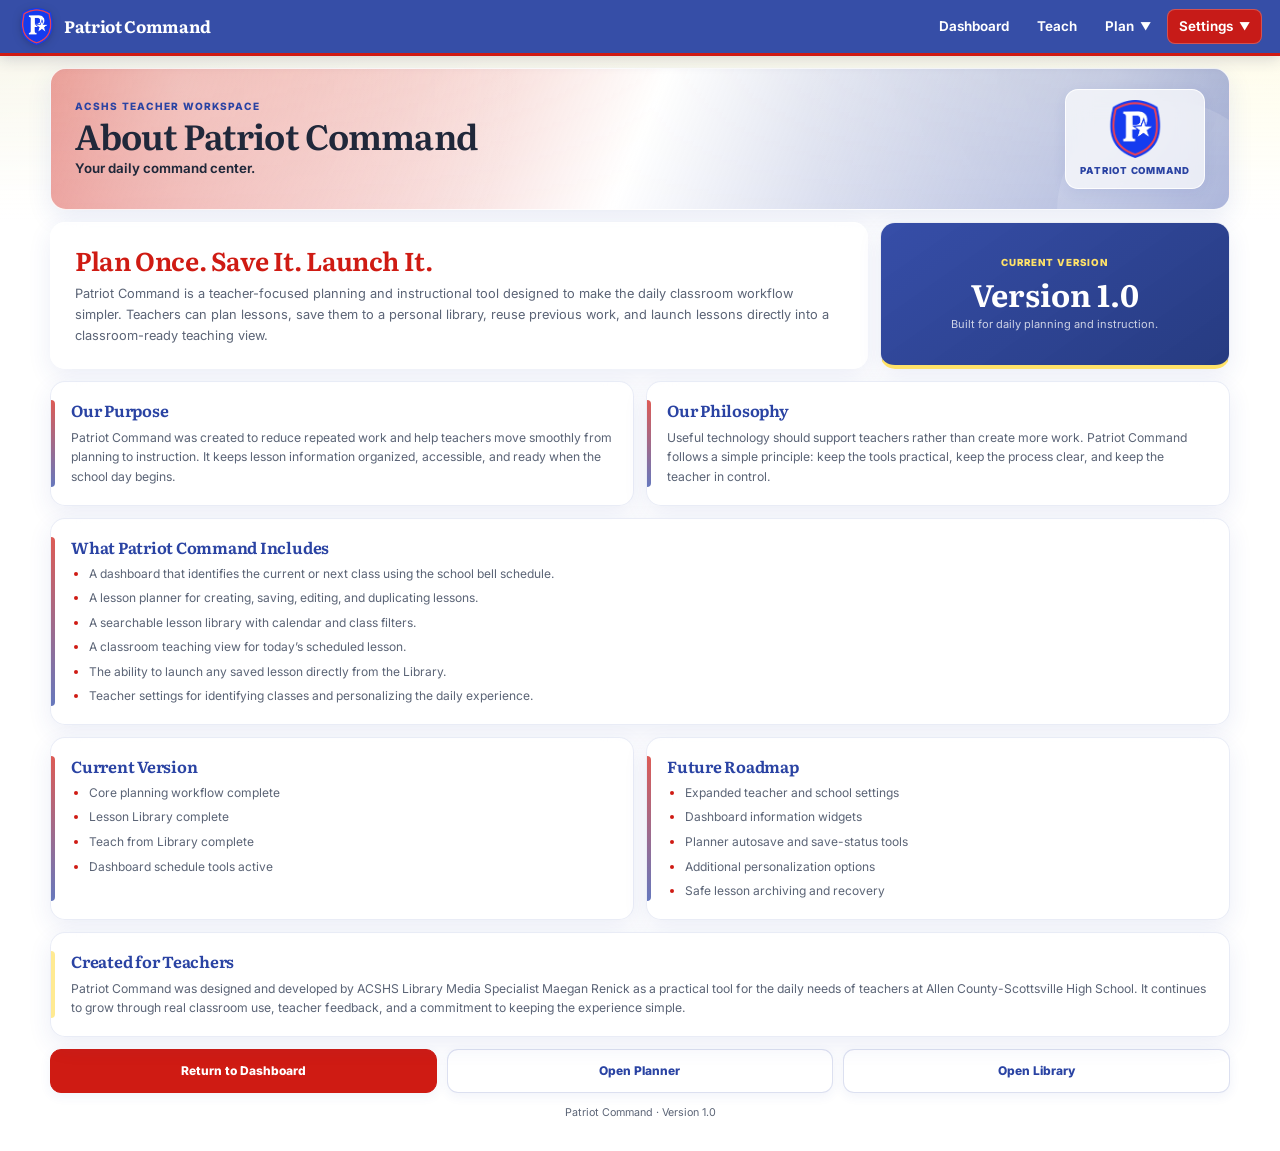
==== commit 45404de8: "Update About page visual design" ====
--- a/about.html
+++ b/about.html
@@ -1,579 +1,4 @@
-Pasted text(32).txt
-Document
-Pasted text(33).txt
-Document
-Side note: the slideout tab is kind of big and clunky looking...when i toggle picker on, nothing happens. ditto for game points and random groups. Announcements ticker does work though!
-I added this to my Assets>Icons folder. I can reupload it.
-Pasted text(35).txt
-Document
-Pasted text(36).txt
-Document
-It worked! Side note for a correction we need to make: these cards on either side of the TEach screen are too scrunched together. They need space.
-Pasted text(37).txt
-Document
-I added it. Here it all is: 
-It works. But the "group by" button looks awkward with the trailing off text.
-Pasted text(38).txt
-Document
-I have seating.html?  
-Pasted text(39).txt
-Document
-Pasted text(40).txt
-Document
-Pasted text(41).txt
-Document
-This one? (Also: "he teacher's control center while instruction is happening." YES)
-Pasted text(42).txt
-Document
-This one?
-Ok, it isn't showing the resources now? I opened a lesson that has a Slides and YT video as the two resources...
-Also, now the class period is just showing "Checkjing schedule". And I know... you just had me do that, remember? 
-CAn you not post it directly here like all the others???
-Pasted text(43).txt
-Document
-Pasted text(44).txt
-Document
-Pasted text(45).txt
-Document
-Pasted text(46).txt
-Document
-Pasted text(47).txt
-Document
-Already have that folder on GitHub
-Just an fyi, this what each of them are called 
-Pasted text(48).txt
-Document
-Pasted text(49).txt
-Document
-It's there!
-Pasted text(50).txt
-Document
-Like this? 
-And this?
-Do I need to delete lines 11-14? 
-Pasted text(51).txt
-Document
-here? 
-Good? 
-Hold up. So am I missing the class="teach... line here? 
-Did I do this correctly? 
-?
-It replaced the tools message/icon on the right slideout toolbar! Fix please!
-Pasted text(52).txt
-Document
- correct?
-correct? 
-Pasted text(53).txt
-Document
-whole code: 
-classroom-toolbar.js
-JavaScript
-I want these hex codes used, please. They are the official district colors. And I want to use the font Literata (or one similar) - classy, serif, but not too fancy. Also, see how Canva has that color fade at the top? That might be neat (a different one -red, white, blue) for each of hte main pages (teach, plan, library). Also, I think students could be moved under settings. Library could be a drop down option whwen you hover over Plan. And the cards on the left and right hand sides of the teach page are still too clunky and stacked. FYI. 
- A few things. Very pretty. Much more palatable. Still a *bit* clunky. Cards are still layering on Teach page. Still looks like I designed in 2015. How can we improve on that? Make it look more sleek, futuristic and modern?
-I love the idea of the panels, etc., looking transparent or like they are hovering. Also, the Patriot Command icon on the top left is not the one I designed and uploaded to Assets. And I love the idea of hovering or disappearing - do you think these all align with KISS? And your suggestions above are great - just buildnig on those.
-Pasted text(54).txt
-Document
-This is still kind of awkward (spacing, headers, banners, font size, etc) (and same on other pages that aren't Teach). also, the color scheme isn't really carrying through well. I don't love the gray background. And announcements banner fonts don't match. I would still lvoe to see the red gradient at the top of Teach. or something similarly sleek. Also, when I toggle on Student Picker, then toggle it back off, it won't disappear. The other widgets do, but this one stays.
-Before I do student picker's code, a few more thoughts: I think we were going to make the wording in the Random groups box smaller but haven't yet. It is hard to see what it says wihtout clicking. Also, the toolbar open pretty large and covers the widget tool so it makes it hard to see under it, just an fyi.   Maybe make it smaller or narrower or transparent??
-Pasted text(55).txt
-Document
-Pasted text(56).txt
-Document
-Ok. I did your corrections, but I would feel more comfortable with a whole new code. 
-Another bug: this lesson has resources, but they aren't showing up. 
-Pasted text(57).txt
-Document
-Pasted text(58).txt
-Document
-Pasted text(59).txt
-Document
-Pasted text(60).txt
-Document
-Here is classroom's current code while I am waiting for the new updates to load: 
-Okay, I'm going through and looking at what I currently see issues of, right? So, first, the first few screenshots, I'm just wanting you to make sure, are those all uniform font styles? Next, it's showing the schedule couldn't be loaded. You might want to check on that. Next screenshot, that header is still like a dark navy, and it's still a little clunky and big. I don't think that it updated like it was supposed to. And I don't see the gradient. Planner, same thing there. And then also the calendar and all of that, that first box on the library screenshot. I wonder if we could make it a little bit smaller or scroll a little bit, like bounce up a little quicker or something. Just thoughts on that. Also, success criteria, it looks like it shows up, even though it's one of the optional things teachers can put in, it looks like it still shows up, I think, on teach. So maybe if a teacher doesn't put anything in for the optional things like materials needed and things like that, then it just doesn't populate. It only populates if a teacher enters those, since those are kind of optional. Okay. And yes, it looks like those other tabs like dashboard and all that, those headers are still pretty big. And I'm not sure it's looking exactly like we wanted it to. Maybe that is how we wanted it to look. I don't honestly remember. I'm going off not as much sleep as I'm used to. So, before I upload Teachloader, I wanted to show you those things and see if we need to pause and fix those, or if that's a note we need to make once we're done with what you've got on the docket so far, we'll go back and fix this.
-Pasted text(61).txt
-Document
-here is current index code: 
-Pasted text(62).txt
-Document
-That is actually a really good element. Okay, so before we do what you just said, I want you to take a look at these. The Teach tab is more where we wanna be. It doesn't look, it looks more compact and I can see everything. I don't have to scroll seven times to get to the bottom or anything. The other tabs are not doing that. They are still really big. Can we compress them somehow or make them more streamlined and visually compact where we don't have to take so long and scroll to see everything like the Teach tab does?
-Planner, library, and settings are similarly chunky. Dashboard and 
-Teach are looking great! Teach does utilize a bit of scrolling, which is optimal, but is ok.
-Pasted text(64).txt
-Document
-Pasted text (2).txt
-Document
-First, here is classroom. Then also attached is planner.
-Pasted text(65).txt
-Document
-Pasted text(66).txt
-Document
-Pasted text(67).txt
-Document
-Okay. First of all, rosters and the dashboard, those are still not uniform with the rest of the site. Everything is looking really good otherwise. I love how compact everything is. Third, for the teach screen, the third screenshot, A, student success criteria is still showing up even though there's nothing typed in there on the screen on the other side. And B, the announcements, I'm not sure that font is uniform, but it may be, my brain may be tired. And C, I honestly wish it wasn't so scrollable. I want it to be more compact and right there, to where everything is there and you don't have to move the screen around to get to stuff. Just some thoughts before we go any further and I fix the other stuff.
-Pasted text(68).txt
-Document
-Really quickly, something I noticed. I'm about to post planner in here. I'm going to do that before I send this. But, um, here, notice that the lesson date and then first period, third period, and the class, all that is like really big, and the third period, sixth period, all that is really close to the checkbox. So it's like they're larger and too close. So add that in to what we're going to fix in the step where it naturally goes, please. 
-Pasted text(69).txt
-Document
-Pasted text(70).txt
-Document
-Pasted text(71).txt
-Document
-Before I commit, it this right? 
-Still a little close, but it is better.  Also, there is library.html or these. Which do you need? Finally, can I post the web address and you live monitor the visual changes on it like I am? https://renmaeren.github.io/patriot-classroom-dashboard/index.html
-Pasted text(72).txt
-Document
-Pasted text (2)(1).txt
-Document
-hello?
-still there even though it is populated empty
-And shouldn't there be a "teach" option directly from plan, or am I thinking wrong? ALSO, we NEED the Google SSO so that (right??) teachers are seeing and signing into THEIR stuff, and can directly upload (for example, to resources) from their Drive, instead of going to slides, opening a presentation, copying the address, going back, and pasting it in.  classroom-view code:  /* 
-  PATRIOT CLASSROOM LAUNCH
-  Classroom View
-
-  This feature creates a clean student-facing view by:
-  - entering browser fullscreen when allowed;
-  - hiding teacher setup controls;
-  - displaying a small Exit Classroom View button;
-  - allowing the Escape key to leave fullscreen.
-*/
-
-(function () {
-  let classroomViewActive = false;
-
-  function addClassroomViewStyles() {
-    const style = document.createElement("style");
-
-    style.textContent = 
-      .classroom-view-button {
-        min-width: 190px;
-        padding: 11px 14px;
-        color: #ffffff;
-        font-weight: bold;
-        background: #2f7d4a;
-        border: 0;
-        border-radius: 9px;
-        cursor: pointer;
-      }
-
-      .classroom-view-button:hover {
-        filter: brightness(1.08);
-      }
-
-      .exit-classroom-view {
-        position: fixed;
-        right: 18px;
-        bottom: 18px;
-        z-index: 2000;
-        display: none;
-        padding: 10px 14px;
-        color: #ffffff;
-        font-weight: bold;
-        background: rgba(17, 40, 74, 0.92);
-        border: 2px solid #ffffff;
-        border-radius: 9px;
-        cursor: pointer;
-        box-shadow: 0 4px 14px rgba(0, 0, 0, 0.28);
-      }
-
-      body.classroom-view-active .exit-classroom-view {
-        display: block;
-      }
-
-      body.classroom-view-active .header-buttons {
-        display: none;
-      }
-
-      body.classroom-view-active footer {
-        display: none;
-      }
-
-      body.classroom-view-active main {
-        margin-bottom: 20px;
-      }
-
-      body.classroom-view-active {
-        overflow-x: hidden;
-      }
-
-      @media print {
-        .classroom-view-button,
-        .exit-classroom-view {
-          display: none !important;
-        }
-      }
-    ;
-
-    document.head.appendChild(style);
-  }
-
-  function createLaunchButton() {
-    const headerButtons =
-      document.querySelector(".header-buttons");
-
-    if (!headerButtons) {
-      console.warn(
-        "The Classroom View button could not be added."
-      );
-
-      return;
-    }
-
-    const launchButton =
-      document.createElement("button");
-
-    launchButton.type = "button";
-    launchButton.className =
-      "classroom-view-button";
-
-    launchButton.textContent =
-      "🖥️ Launch Classroom View";
-
-    launchButton.addEventListener(
-      "click",
-      enterClassroomView
-    );
-
-    headerButtons.appendChild(launchButton);
-  }
-
-  function createExitButton() {
-    const exitButton =
-      document.createElement("button");
-
-    exitButton.type = "button";
-    exitButton.className =
-      "exit-classroom-view";
-
-    exitButton.textContent =
-      "Exit Classroom View";
-
-    exitButton.addEventListener(
-      "click",
-      exitClassroomView
-    );
-
-    document.body.appendChild(exitButton);
-  }
-
-  async function requestFullscreen() {
-    const page = document.documentElement;
-
-    try {
-      if (page.requestFullscreen) {
-        await page.requestFullscreen();
-      } else if (
-        page.webkitRequestFullscreen
-      ) {
-        await page.webkitRequestFullscreen();
-      }
-    } catch (error) {
-      /*
-        Some browsers or school-device policies
-        may block fullscreen. The clean classroom
-        layout will still work without it.
-      */
-
-      console.info(
-        "Fullscreen was not available.",
-        error
-      );
-    }
-  }
-
-  async function leaveFullscreen() {
-    try {
-      if (
-        document.fullscreenElement &&
-        document.exitFullscreen
-      ) {
-        await document.exitFullscreen();
-      } else if (
-        document.webkitFullscreenElement &&
-        document.webkitExitFullscreen
-      ) {
-        await document.webkitExitFullscreen();
-      }
-    } catch (error) {
-      console.info(
-        "Fullscreen could not be exited automatically.",
-        error
-      );
-    }
-  }
-
-  async function enterClassroomView() {
-    classroomViewActive = true;
-
-    document.body.classList.add(
-      "classroom-view-active"
-    );
-
-    await requestFullscreen();
-  }
-
-  async function exitClassroomView() {
-    classroomViewActive = false;
-
-    document.body.classList.remove(
-      "classroom-view-active"
-    );
-
-    await leaveFullscreen();
-  }
-
-  function handleFullscreenChange() {
-    const isFullscreen =
-      document.fullscreenElement ||
-      document.webkitFullscreenElement;
-
-    /*
-      Pressing Escape exits browser fullscreen.
-      When that happens, restore the teacher controls.
-    */
-
-    if (
-      classroomViewActive &&
-      !isFullscreen
-    ) {
-      classroomViewActive = false;
-
-      document.body.classList.remove(
-        "classroom-view-active"
-      );
-    }
-  }
-
-  function startClassroomViewFeature() {
-    addClassroomViewStyles();
-    createLaunchButton();
-    createExitButton();
-
-    document.addEventListener(
-      "fullscreenchange",
-      handleFullscreenChange
-    );
-
-    document.addEventListener(
-      "webkitfullscreenchange",
-      handleFullscreenChange
-    );
-  }
-
-  if (
-    document.readyState === "loading"
-  ) {
-    document.addEventListener(
-      "DOMContentLoaded",
-      startClassroomViewFeature
-    );
-  } else {
-    startClassroomViewFeature();
-  }
-})();
-Pasted text(73).txt
-Document
-hello?
-Pasted text(74).txt
-Document
-hello?
-I notice that the red gradient isn't in the main TEACH banner. Instead it is in the "today's lesson" banner. Announcements is still not uniform (colo r or size or font). And maybe whiteboard shouldn't be on the widgets, but uinstead, stay permanently docked as an option in Resoureces under today's lesson.
-classroom(1).html
-File
-Today 3:47 PM
-Pasted text(75).txt
-Document
-This is what I have done. Hope it is correct!
-Pasted text(76).txt
-Document
-OK, done. Committed this code.
-Committed all changes. The class periods are still too close to box. And gradient didn't activate on Teach. And announcements still isn't uniform in appearance.
-whiteboard-resource.js
-JavaScript
-classroom-widgets.js
-JavaScript
-Whiteboard is fixed now! Here is the code for the ones you requested.
-planner (1).html
-File
-Pasted text(77).txt
-Document
-Pasted text (2)(2).txt
-Document
-Here is what I committed to classroom-widgets.js And I haven't committed planner.html but here it is too. 
-Are you reading through the code?
-OH NO I PASTED WHAT YOU TOLD ME TO> WHAT IS HAPPENING 
-planner (2).html
-File
-This is what I showed when I opened your link. I NEED YOU TO PASTE 
-IT CHAT NOT A LINK
-Pasted text(78).txt
-Document
-classroom (1).html
-File
-How about I just paste the whole code for you to read?
-teach-loader(2).js
-JavaScript
-teach-loader (1).js
-JavaScript
-Ok. Committed it. Here is the updated code.
-teach-loader (2).js
-JavaScript
-Here is the committed part 2 code. Ready for 3.
-teach-loader (4).js
-JavaScript
-Is it showing up now?
-The classroom view button is huge, um, the cards are stacking on the left, and the words are cutting off, and the red gradient STILL isn't there.
-Cards still look weird. 
-Pasted text(79).txt
-Document
-I may be missing it, but I can't find "margin: 7 px 9 px 0;" Here is the code; I have updated everything else you told me to up until this point: 
-The text is indenting for some reason and the red gradient is STILL NOT THERE.
-Edit
-Pasted text(80).txt
-Document
-Ok. I am so confused. Here is all of teach-loader. 
-classroom (2).html
-File
-Scratch that. Here is the whole file.
-classroom (3).html
-File
-teach-loader (5).js
-JavaScript
-Ok. Done. Here are my changes.
-It still isn't there! No red. Text is indenting still.  
-Finally! The red is there but the text is still slightly indenting...
-School email 
-Click create?
-Wait. Do I change the API key name? 
-Ok I lknow you said not to, but I don't have it copied. Please retrieve from here for me to put in safe keeping.
-What goes here?
-Wrong screenshot! What goes here?
-settings.html
-File
-AGHHHHHHHH!!!!
-planner (3).html
-File
-google-drive-picker.js
-JavaScript
-planner-page.js
-JavaScript
-It worked! However, I just noticed that the option to teach directly from the planner page isn't there like we had discussed.
-planner-save.js
-JavaScript
-Pasted text(81).txt
-Document
-Not seeing it. 
-Pasted text(82).txt
-Document
-That Plan Another Lesson isn't showing up. 
-This is the newest one. Just updated. 
-About Patriot Comman d
-teach-loader (6).js
-JavaScript
-classroom (4).html
-File
-planner-save (2).js
-JavaScript
-lesson-planner.js
-JavaScript
-planner-save (1).js
-JavaScript
-Pasted text(83).txt
-Document
-Is this correct?
-planner-save (3).js
-JavaScript
- </script>
-
-  <script src="data/profile-options.js?v=4"></script>
-
-  <script src="config/google-config.js?v=1"></script>
-  
-  <script src="js/google-drive-picker.js?v=3"></script>
-  
-  <script src="js/navigation.js?v=3"></script>
-  
-  <script src="js/planner-page.js?v=5"></script>
-  
-  <script src="js/planner-duplicate.js?v=6"></script>
-  
-  <script src="js/planner-save.js?v=7"></script>
-</body>
-</html>
-Pasted text(84).txt
-Document
-Also, it doesn't want to open anything that isn't Google in a separate browser tab, which isn't helpful. It needs to ALL show in that CENTRAL area of the TEACH module/tab.
-Pasted text(85).txt
-Document
-Hold on - change 2. I can't find it. 
-teach-loader (7).js
-JavaScript
-teach-loader (8).js
-JavaScript
-Paused the the. I uploaded a PDF. It worked on the other tests. They all worked. But now that I did PDF and I uploaded it from Drive, it still shows saving lesson, and it's grayed out with the hourglass. 
-Patriot Command micro.png
-im in index right now 
-Didn't work
-give me aline number please
-like this?
-No. Computer only.
-It's there!!!
-Here is the code. Tell me exactly what lines to go to and replace please
-Pasted text(86).txt
-Document
-Change 2: here? 
-I don't see it. 
-Pasted text(87).txt
-Document
-is this right?
-It worked! 
-about.html
-File
-students.html
-File
-
-You’re right. I overcomplicated it.
-
-The content and functionality are already fine. The task is simply to make About Patriot Command and Students & Rosters visually match the rest of Patriot Command:
-
-same top navigation
-same blue/red page header treatment
-same cream background
-same white rounded cards
-same typography
-same button styles
-same spacing and borders
-favicon included
-existing wording and JavaScript preserved
-
-So we should not rewrite the content or redesign the workflow.
-
-We should do a clean aesthetic conversion only.
-
-The safest order is:
-
-Update about.html first because it has no complex JavaScript.
-Confirm it visually matches the current site.
-Apply the same structure to students.html while leaving all roster IDs and JavaScript untouched.
-
-I’ll give you the complete replacement code for about.html first, preserving its existing content.
-
-go with code
-
-Perfect. That's the way I'd do it too.
-
-However, I am not going to paste an entire 350+ line HTML file into the chat. It will almost certainly get truncated, lose formatting, or break during copy/paste (which is exactly what happened earlier with teach-presentation.js).
-
-Instead, I'll generate a complete replacement about.html file that you can download and drop directly into GitHub. That preserves every line correctly and avoids another syntax nightmare.
-
-After that, we'll do the same for students.html, preserving all of its JavaScript and IDs while updating only the visual design.
-
-ok go ahead
-Analyzed
-from pathlib import Path
-
-about_html = r'''<!DOCTYPE html>
+<!DOCTYPE html>
 <html lang="en">
 <head>
   <meta charset="UTF-8">
@@ -1620,1084 +1045,3 @@
   <script src="js/navigation.js?v=3"></script>
 </body>
 </html>
-'''
-
-path = Path("/mnt/data/about-uniform.html")
-path.write_text(about_html, encoding="utf-8")
-print(path)
-
-STDOUT/STDERR
-/mnt/data/about-uniform.html
-
-
-The complete replacement is ready. It preserves the existing About content and only updates the visual design to match the rest of Patriot Command.
-
-about-uniform.html
-
-Replace the entire contents of your current:
-
-about.html
-
-with that file, then commit it as:
-
-Update About page visual design
-
-After GitHub Pages deploys, check the page before we move on to students.html. 
-
-about-uniform.html
-HTML
-
-Brisk It
-Library
-/
-about-uniform.html
-Library
-/
-about-uniform.html
-<!DOCTYPE html>
-<html lang="en">
-<head>
-  <meta charset="UTF-8">
-
-  <meta
-    name="viewport"
-    content="width=device-width, initial-scale=1.0"
-  >
-
-  <meta
-    name="description"
-    content="About Patriot Command"
-  >
-
-  <title>About | Patriot Command</title>
-
-  <link
-    rel="icon"
-    type="image/png"
-    href="Assets/Icons/Patriot%20Command%20micro.png"
-  >
-
-  <link
-    rel="stylesheet"
-    href="css/patriot-design-system.css?v=2"
-  >
-
-  <style>
-    /*
-    ==========================================
-    ABOUT PAGE
-    ==========================================
-    */
-
-    .about-page {
-      display: grid;
-      gap: 12px;
-      width:
-        min(
-          1180px,
-          calc(
-            100% -
-            24px
-          )
-        );
-      margin: 0 auto;
-      padding:
-        12px
-        0
-        30px;
-    }
-
-    /*
-    ==========================================
-    PAGE HEADER
-    ==========================================
-    */
-
-    .about-hero {
-      position: relative;
-      display: grid;
-      grid-template-columns:
-        minmax(
-          0,
-          1fr
-        )
-        auto;
-      align-items: center;
-      gap: 20px;
-      min-height: 118px;
-      padding:
-        20px
-        24px;
-      overflow: hidden;
-      background:
-        linear-gradient(
-          112deg,
-          rgba(
-            207,
-            27,
-            19,
-            0.52
-          )
-          0%,
-          rgba(
-            255,
-            255,
-            255,
-            0.92
-          )
-          50%,
-          rgba(
-            42,
-            67,
-            163,
-            0.5
-          )
-          100%
-        );
-      border:
-        1px solid
-        rgba(
-          255,
-          255,
-          255,
-          0.88
-        );
-      border-radius: 16px;
-      box-shadow:
-        0
-        8px
-        24px
-        rgba(
-          42,
-          67,
-          163,
-          0.1
-        );
-      isolation: isolate;
-    }
-
-    .about-hero::before {
-      content: "";
-      position: absolute;
-      inset: 0;
-      z-index: -2;
-      background:
-        radial-gradient(
-          circle at 11% 10%,
-          rgba(
-            255,
-            255,
-            255,
-            0.34
-          ),
-          transparent 32%
-        ),
-        radial-gradient(
-          circle at 90% 5%,
-          rgba(
-            255,
-            255,
-            255,
-            0.26
-          ),
-          transparent 30%
-        );
-    }
-
-    .about-hero::after {
-      content: "";
-      position: absolute;
-      right: -48px;
-      bottom: -112px;
-      z-index: -1;
-      width: 220px;
-      height: 220px;
-      background:
-        rgba(
-          255,
-          255,
-          255,
-          0.12
-        );
-      border-radius: 50%;
-    }
-
-    .about-hero-copy {
-      min-width: 0;
-    }
-
-    .about-eyebrow {
-      margin:
-        0
-        0
-        3px;
-      color:
-        var(
-          --patriot-blue,
-          #2a43a3
-        );
-      font-size: 0.63rem;
-      font-weight: 800;
-      text-transform: uppercase;
-      letter-spacing: 0.11em;
-    }
-
-    .about-title {
-      margin: 0;
-      color:
-        var(
-          --patriot-ink,
-          #20283a
-        );
-      font-family:
-        var(
-          --patriot-heading-font,
-          "Literata",
-          Georgia,
-          serif
-        );
-      font-size:
-        clamp(
-          1.65rem,
-          2.7vw,
-          2.4rem
-        );
-      line-height: 1.06;
-      letter-spacing: -0.025em;
-    }
-
-    .about-tagline {
-      margin:
-        5px
-        0
-        0;
-      color:
-        var(
-          --patriot-text,
-          #344057
-        );
-      font-size: 0.83rem;
-      font-weight: 650;
-    }
-
-    .about-brand {
-      display: grid;
-      justify-items: center;
-      gap: 6px;
-      min-width: 104px;
-      padding:
-        10px
-        14px;
-      background:
-        rgba(
-          255,
-          255,
-          255,
-          0.7
-        );
-      border:
-        1px solid
-        rgba(
-          255,
-          255,
-          255,
-          0.85
-        );
-      border-radius: 13px;
-      box-shadow:
-        0
-        4px
-        14px
-        rgba(
-          42,
-          67,
-          163,
-          0.08
-        );
-      backdrop-filter:
-        blur(
-          12px
-        );
-      -webkit-backdrop-filter:
-        blur(
-          12px
-        );
-    }
-
-    .about-brand img {
-      display: block;
-      width: 58px;
-      height: 58px;
-      object-fit: contain;
-    }
-
-    .about-brand span {
-      color:
-        var(
-          --patriot-blue,
-          #2a43a3
-        );
-      font-size: 0.6rem;
-      font-weight: 850;
-      text-transform: uppercase;
-      letter-spacing: 0.08em;
-    }
-
-    /*
-    ==========================================
-    INTRODUCTION
-    ==========================================
-    */
-
-    .about-intro {
-      display: grid;
-      grid-template-columns:
-        minmax(
-          0,
-          1.4fr
-        )
-        minmax(
-          250px,
-          0.6fr
-        );
-      align-items: stretch;
-      gap: 12px;
-    }
-
-    .about-intro-main,
-    .about-version-panel,
-    .about-card {
-      min-width: 0;
-      background:
-        rgba(
-          255,
-          255,
-          255,
-          0.78
-        );
-      border:
-        1px solid
-        rgba(
-          255,
-          255,
-          255,
-          0.9
-        );
-      border-radius: 15px;
-      box-shadow:
-        0
-        8px
-        24px
-        rgba(
-          42,
-          67,
-          163,
-          0.09
-        );
-      backdrop-filter:
-        blur(
-          16px
-        );
-      -webkit-backdrop-filter:
-        blur(
-          16px
-        );
-    }
-
-    .about-intro-main {
-      padding:
-        22px
-        24px;
-    }
-
-    .about-intro-main h2 {
-      margin:
-        0
-        0
-        8px;
-      color:
-        var(
-          --patriot-red,
-          #cf1b13
-        );
-      font-family:
-        var(
-          --patriot-heading-font,
-          "Literata",
-          Georgia,
-          serif
-        );
-      font-size:
-        clamp(
-          1.25rem,
-          2vw,
-          1.7rem
-        );
-      line-height: 1.2;
-    }
-
-    .about-intro-main p {
-      max-width: 760px;
-      margin: 0;
-      color:
-        var(
-          --patriot-muted,
-          #657087
-        );
-      font-size: 0.8rem;
-      line-height: 1.62;
-    }
-
-    .about-version-panel {
-      display: grid;
-      align-content: center;
-      justify-items: center;
-      gap: 8px;
-      padding:
-        20px
-        18px;
-      text-align: center;
-      background:
-        linear-gradient(
-          145deg,
-          rgba(
-            42,
-            67,
-            163,
-            0.94
-          ),
-          rgba(
-            34,
-            55,
-            126,
-            0.98
-          )
-        );
-      border-bottom:
-        4px solid
-        var(
-          --patriot-gold,
-          #d3a84f
-        );
-    }
-
-    .about-version-label {
-      margin: 0;
-      color:
-        var(
-          --patriot-gold,
-          #ffe269
-        );
-      font-size: 0.61rem;
-      font-weight: 850;
-      text-transform: uppercase;
-      letter-spacing: 0.1em;
-    }
-
-    .about-version-number {
-      margin: 0;
-      color: #ffffff;
-      font-family:
-        var(
-          --patriot-heading-font,
-          "Literata",
-          Georgia,
-          serif
-        );
-      font-size:
-        clamp(
-          1.55rem,
-          2.4vw,
-          2.05rem
-        );
-      font-weight: 700;
-      line-height: 1;
-    }
-
-    .about-version-note {
-      margin: 0;
-      color:
-        rgba(
-          255,
-          255,
-          255,
-          0.76
-        );
-      font-size: 0.69rem;
-      line-height: 1.4;
-    }
-
-    /*
-    ==========================================
-    INFORMATION CARDS
-    ==========================================
-    */
-
-    .about-grid {
-      display: grid;
-      grid-template-columns:
-        repeat(
-          2,
-          minmax(
-            0,
-            1fr
-          )
-        );
-      gap: 12px;
-    }
-
-    .about-card {
-      position: relative;
-      padding:
-        18px
-        20px
-        19px;
-      overflow: hidden;
-    }
-
-    .about-card.full-width {
-      grid-column:
-        1 / -1;
-    }
-
-    .about-card::before {
-      content: "";
-      position: absolute;
-      top: 18px;
-      bottom: 18px;
-      left: 0;
-      width: 4px;
-      background:
-        linear-gradient(
-          180deg,
-          var(
-            --patriot-red,
-            #cf1b13
-          ),
-          var(
-            --patriot-blue,
-            #2a43a3
-          )
-        );
-      border-radius:
-        0
-        999px
-        999px
-        0;
-      opacity: 0.72;
-    }
-
-    .about-card.creator-card::before {
-      background:
-        var(
-          --patriot-gold,
-          #d3a84f
-        );
-    }
-
-    .about-card h2 {
-      margin:
-        0
-        0
-        8px;
-      color:
-        var(
-          --patriot-blue,
-          #2a43a3
-        );
-      font-family:
-        var(
-          --patriot-heading-font,
-          "Literata",
-          Georgia,
-          serif
-        );
-      font-size: 1rem;
-      line-height: 1.25;
-    }
-
-    .about-card p {
-      margin: 0;
-      color:
-        var(
-          --patriot-muted,
-          #657087
-        );
-      font-size: 0.76rem;
-      line-height: 1.58;
-    }
-
-    .feature-list,
-    .roadmap-list,
-    .version-list {
-      display: grid;
-      gap: 7px;
-      margin: 0;
-      padding:
-        0
-        0
-        0
-        18px;
-      color:
-        var(
-          --patriot-muted,
-          #657087
-        );
-      font-size: 0.75rem;
-      line-height: 1.46;
-    }
-
-    .feature-list li::marker,
-    .roadmap-list li::marker,
-    .version-list li::marker {
-      color:
-        var(
-          --patriot-red,
-          #cf1b13
-        );
-      font-weight: 800;
-    }
-
-    /*
-    ==========================================
-    ACTIONS
-    ==========================================
-    */
-
-    .about-actions {
-      display: grid;
-      grid-template-columns:
-        repeat(
-          3,
-          minmax(
-            0,
-            1fr
-          )
-        );
-      gap: 10px;
-    }
-
-    .about-button {
-      display: flex;
-      align-items: center;
-      justify-content: center;
-      min-height: 44px;
-      padding:
-        10px
-        14px;
-      color:
-        var(
-          --patriot-blue,
-          #2a43a3
-        );
-      font-size: 0.75rem;
-      font-weight: 800;
-      text-align: center;
-      text-decoration: none;
-      background:
-        rgba(
-          255,
-          255,
-          255,
-          0.84
-        );
-      border:
-        1px solid
-        rgba(
-          42,
-          67,
-          163,
-          0.16
-        );
-      border-radius: 11px;
-      box-shadow:
-        0
-        3px
-        12px
-        rgba(
-          42,
-          67,
-          163,
-          0.07
-        );
-      transition:
-        color
-        180ms
-        ease,
-        background
-        180ms
-        ease,
-        border-color
-        180ms
-        ease,
-        transform
-        180ms
-        ease;
-    }
-
-    .about-button:hover {
-      color: #ffffff;
-      background:
-        var(
-          --patriot-blue,
-          #2a43a3
-        );
-      border-color:
-        var(
-          --patriot-blue,
-          #2a43a3
-        );
-      transform:
-        translateY(
-          -1px
-        );
-    }
-
-    .about-button.primary {
-      color: #ffffff;
-      background:
-        var(
-          --patriot-red,
-          #cf1b13
-        );
-      border-color:
-        var(
-          --patriot-red,
-          #cf1b13
-        );
-    }
-
-    .about-button.primary:hover {
-      background:
-        var(
-          --patriot-blue,
-          #2a43a3
-        );
-      border-color:
-        var(
-          --patriot-blue,
-          #2a43a3
-        );
-    }
-
-    .about-footer-note {
-      margin: 0;
-      color:
-        var(
-          --patriot-muted,
-          #657087
-        );
-      font-size: 0.67rem;
-      text-align: center;
-    }
-
-    /*
-    ==========================================
-    RESPONSIVE
-    ==========================================
-    */
-
-    @media (
-      max-width:
-        780px
-    ) {
-      .about-intro,
-      .about-grid,
-      .about-actions {
-        grid-template-columns:
-          minmax(
-            0,
-            1fr
-          );
-      }
-
-      .about-card.full-width {
-        grid-column: auto;
-      }
-    }
-
-    @media (
-      max-width:
-        620px
-    ) {
-      .about-hero {
-        grid-template-columns:
-          minmax(
-            0,
-            1fr
-          );
-      }
-
-      .about-brand {
-        justify-self: stretch;
-        grid-template-columns:
-          auto
-          1fr;
-        justify-items: start;
-        align-items: center;
-      }
-
-      .about-brand img {
-        width: 46px;
-        height: 46px;
-      }
-    }
-
-    @media (
-      max-width:
-        460px
-    ) {
-      .about-page {
-        width:
-          min(
-            100%,
-            calc(
-              100% -
-              16px
-            )
-          );
-      }
-
-      .about-hero,
-      .about-intro-main,
-      .about-version-panel,
-      .about-card {
-        border-radius: 12px;
-      }
-
-      .about-hero,
-      .about-intro-main,
-      .about-card {
-        padding-right: 16px;
-        padding-left: 16px;
-      }
-    }
-  </style>
-</head>
-
-<body class="patriot-page-about">
-  <main class="about-page">
-    <header class="about-hero">
-      <div class="about-hero-copy">
-        <p class="about-eyebrow">
-          ACSHS Teacher Workspace
-        </p>
-
-        <h1 class="about-title">
-          About Patriot Command
-        </h1>
-
-        <p class="about-tagline">
-          Your daily command center.
-        </p>
-      </div>
-
-      <div class="about-brand">
-        <img
-          src="Assets/Icons/Patriot%20Command%20micro.png"
-          alt=""
-        >
-
-        <span>
-          Patriot Command
-        </span>
-      </div>
-    </header>
-
-    <section class="about-intro">
-      <div class="about-intro-main">
-        <h2>
-          Plan Once. Save It. Launch It.
-        </h2>
-
-        <p>
-          Patriot Command is a teacher-focused planning and
-          instructional tool designed to make the daily classroom
-          workflow simpler. Teachers can plan lessons, save them
-          to a personal library, reuse previous work, and launch
-          lessons directly into a classroom-ready teaching view.
-        </p>
-      </div>
-
-      <aside class="about-version-panel">
-        <p class="about-version-label">
-          Current Version
-        </p>
-
-        <p class="about-version-number">
-          Version 1.0
-        </p>
-
-        <p class="about-version-note">
-          Built for daily planning and instruction.
-        </p>
-      </aside>
-    </section>
-
-    <div class="about-grid">
-      <section class="about-card">
-        <h2>
-          Our Purpose
-        </h2>
-
-        <p>
-          Patriot Command was created to reduce repeated work
-          and help teachers move smoothly from planning to
-          instruction. It keeps lesson information organized,
-          accessible, and ready when the school day begins.
-        </p>
-      </section>
-
-      <section class="about-card">
-        <h2>
-          Our Philosophy
-        </h2>
-
-        <p>
-          Useful technology should support teachers rather than
-          create more work. Patriot Command follows a simple
-          principle: keep the tools practical, keep the process
-          clear, and keep the teacher in control.
-        </p>
-      </section>
-
-      <section class="about-card full-width">
-        <h2>
-          What Patriot Command Includes
-        </h2>
-
-        <ul class="feature-list">
-          <li>
-            A dashboard that identifies the current or next
-            class using the school bell schedule.
-          </li>
-
-          <li>
-            A lesson planner for creating, saving, editing, and
-            duplicating lessons.
-          </li>
-
-          <li>
-            A searchable lesson library with calendar and class
-            filters.
-          </li>
-
-          <li>
-            A classroom teaching view for today’s scheduled
-            lesson.
-          </li>
-
-          <li>
-            The ability to launch any saved lesson directly
-            from the Library.
-          </li>
-
-          <li>
-            Teacher settings for identifying classes and
-            personalizing the daily experience.
-          </li>
-        </ul>
-      </section>
-
-      <section class="about-card">
-        <h2>
-          Current Version
-        </h2>
-
-        <ul class="version-list">
-          <li>
-            Core planning workflow complete
-          </li>
-
-          <li>
-            Lesson Library complete
-          </li>
-
-          <li>
-            Teach from Library complete
-          </li>
-
-          <li>
-            Dashboard schedule tools active
-          </li>
-        </ul>
-      </section>
-
-      <section class="about-card">
-        <h2>
-          Future Roadmap
-        </h2>
-
-        <ul class="roadmap-list">
-          <li>
-            Expanded teacher and school settings
-          </li>
-
-          <li>
-            Dashboard information widgets
-          </li>
-
-          <li>
-            Planner autosave and save-status tools
-          </li>
-
-          <li>
-            Additional personalization options
-          </li>
-
-          <li>
-            Safe lesson archiving and recovery
-          </li>
-        </ul>
-      </section>
-
-      <section class="about-card creator-card full-width">
-        <h2>
-          Created for Teachers
-        </h2>
-
-        <p>
-          Patriot Command was designed and developed by ACSHS
-          Library Media Specialist Maegan Renick as a practical
-          tool for the daily needs of teachers at Allen
-          County-Scottsville High School. It continues to grow
-          through real classroom use, teacher feedback, and a
-          commitment to keeping the experience simple.
-        </p>
-      </section>
-    </div>
-
-    <nav
-      class="about-actions"
-      aria-label="About page actions"
-    >
-      <a
-        class="about-button primary"
-        href="index.html"
-      >
-        Return to Dashboard
-      </a>
-
-      <a
-        class="about-button"
-        href="planner.html"
-      >
-        Open Planner
-      </a>
-
-      <a
-        class="about-button"
-        href="library.html"
-      >
-        Open Library
-      </a>
-    </nav>
-
-    <p class="about-footer-note">
-      Patriot Command · Version 1.0
-    </p>
-  </main>
-
-  <script src="js/navigation.js?v=3"></script>
-</body>
-</html>
